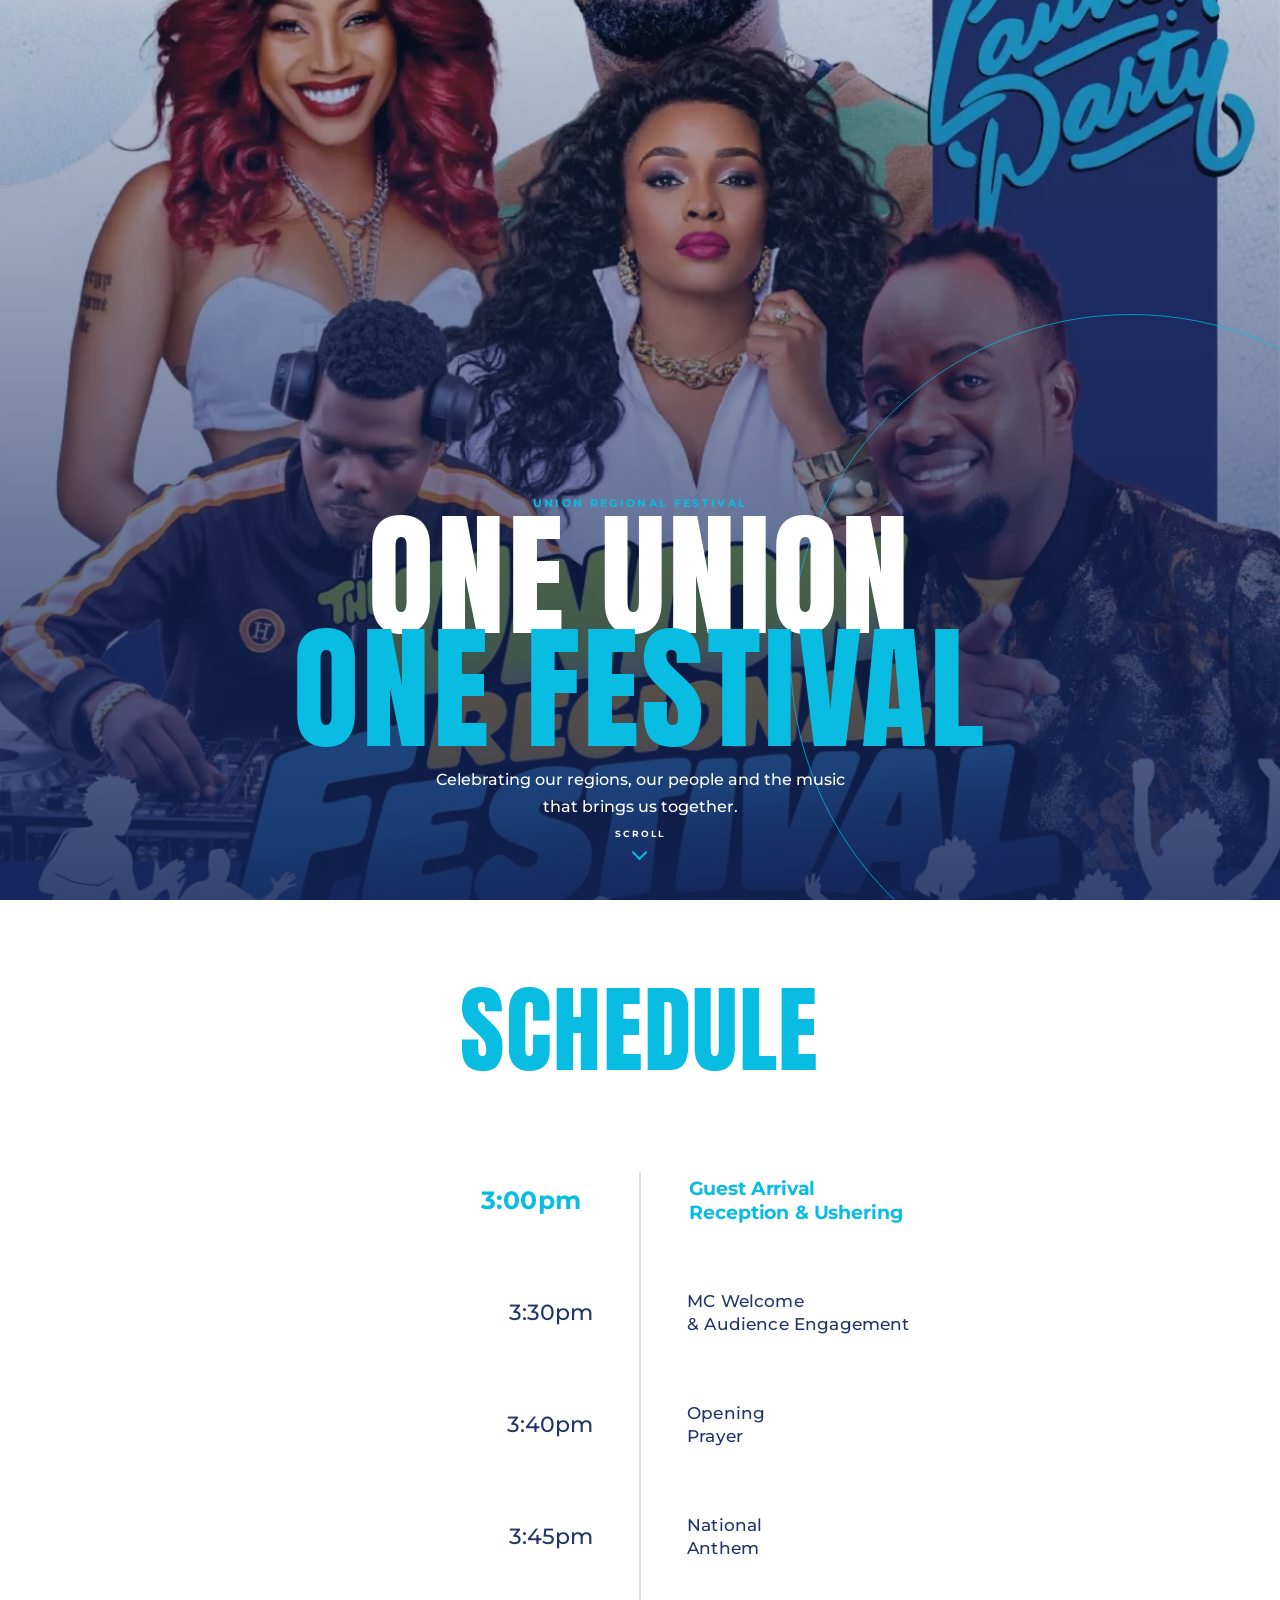
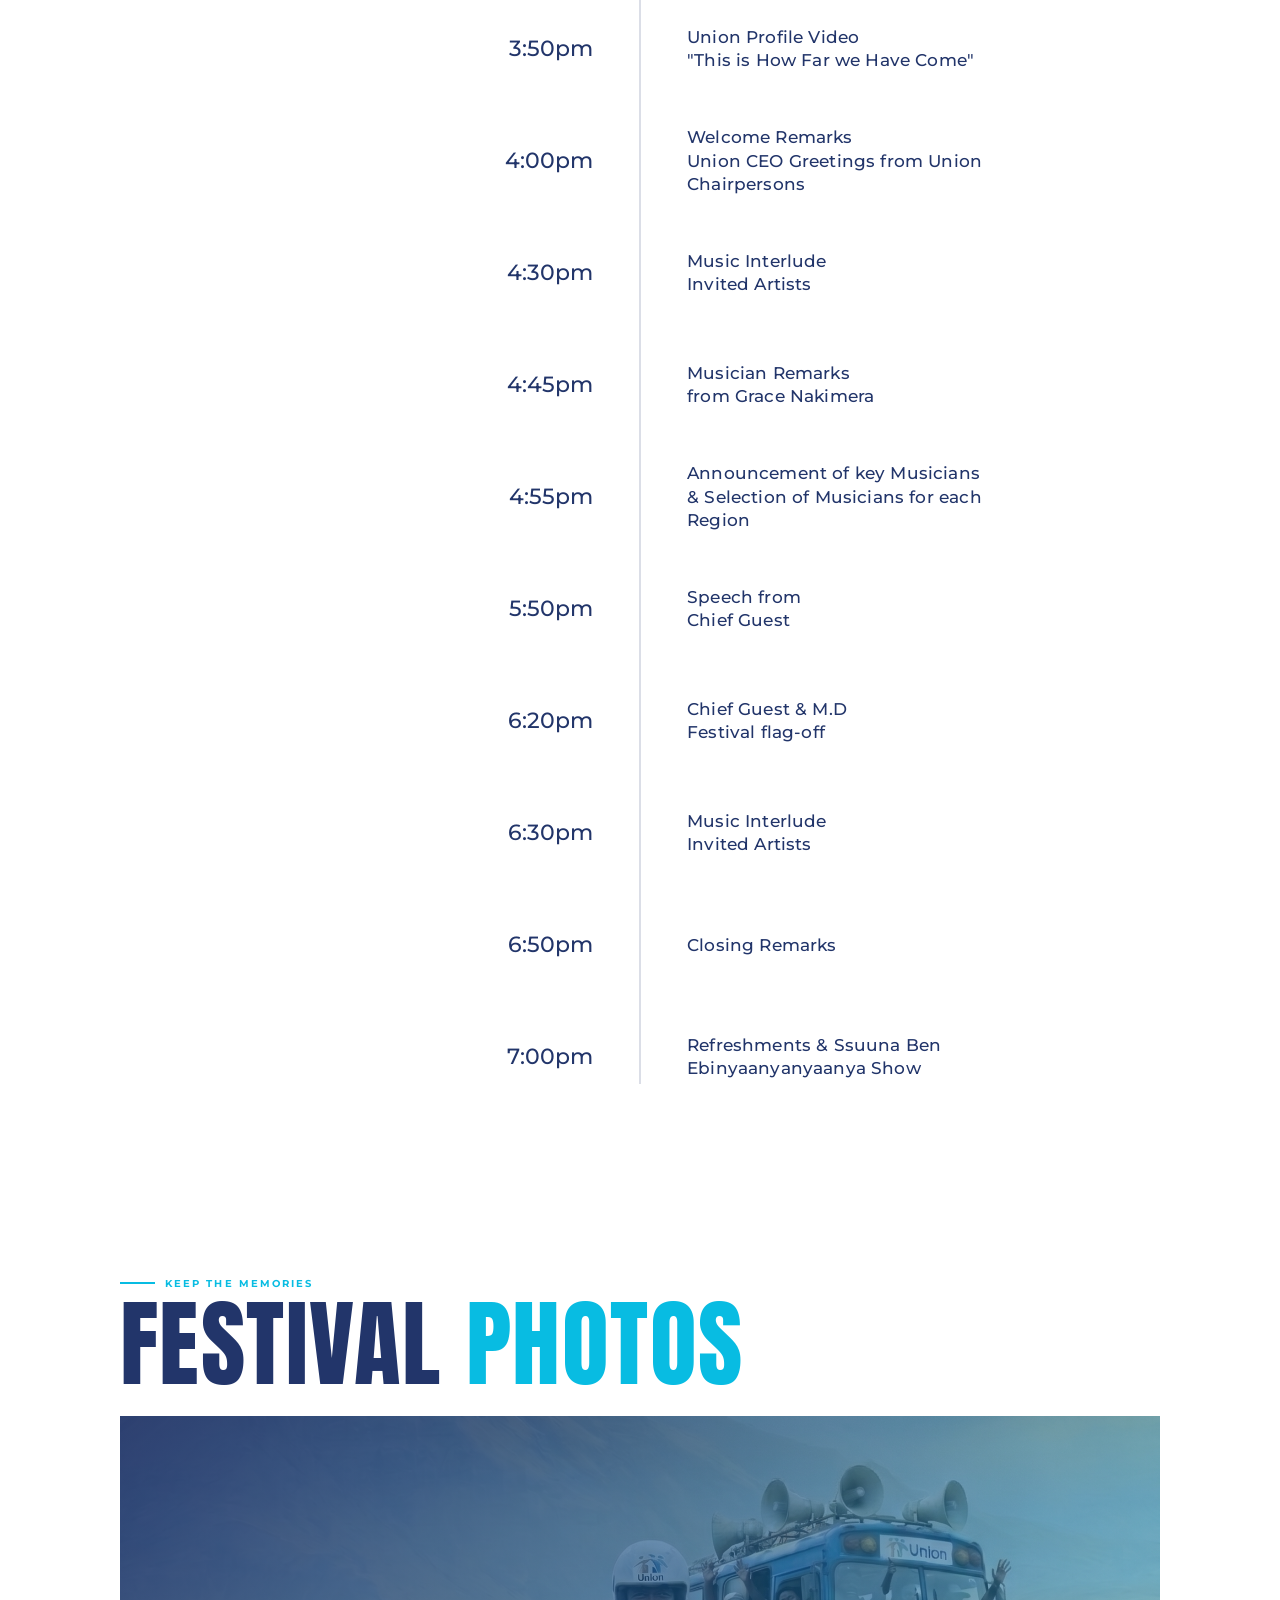
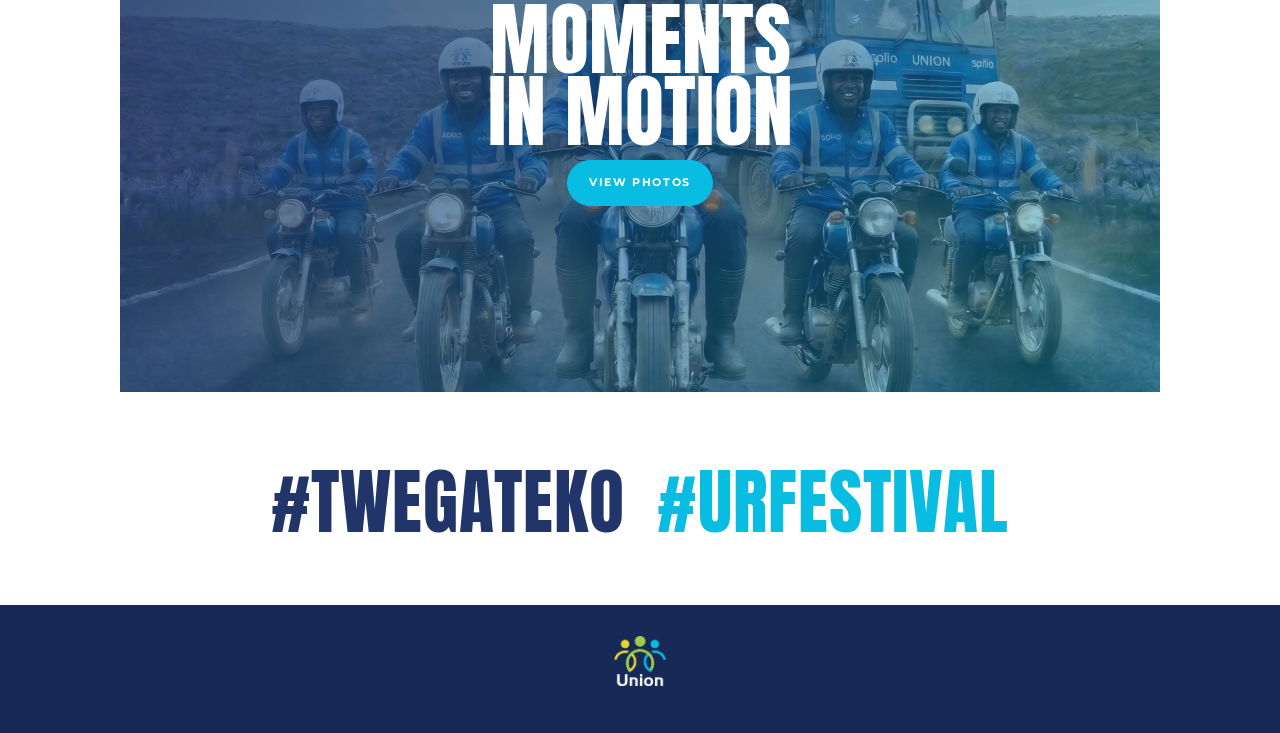
==== Invitations/index.html @ fbbc7744 "fix: update festival description and enhance meta tags for SEO" ====
<!doctype html>
<html lang="en">
<head>
  <meta charset="utf-8">
  <meta name="viewport" content="width=device-width, initial-scale=1">
  <meta name="theme-color" content="#22356A">
  <meta name="description" content="Celebrate Uganda's regions at the Union Regional Festival, an evening of live music, DJs and performances bringing people together.">
  <title>Union | Regional Festival</title>
  <link rel="icon" type="image/png" href="./regional%20festival%20logo.png">
  <link rel="apple-touch-icon" href="./regional%20festival%20logo.png">
  <link rel="canonical" href="https://www.kaizensuppliesltd.com/Invitations/">
  <meta property="og:type" content="website">
  <meta property="og:site_name" content="Union Regional Festival">
  <meta property="og:title" content="Union Regional Festival | One Union, One Festival">
  <meta property="og:description" content="Celebrate Uganda's regions at the Union Regional Festival, an evening of live music, DJs and performances bringing people together.">
  <meta property="og:url" content="https://www.kaizensuppliesltd.com/Invitations/">
  <meta property="og:image" content="https://www.kaizensuppliesltd.com/Invitations/union-festival-hero.webp">
  <meta property="og:image:alt" content="Union Regional Festival poster featuring musicians and live performances">
  <meta name="twitter:card" content="summary_large_image">
  <meta name="twitter:title" content="Union Regional Festival | One Union, One Festival">
  <meta name="twitter:description" content="Celebrate Uganda's regions at the Union Regional Festival, an evening of live music, DJs and performances bringing people together.">
  <meta name="twitter:image" content="https://www.kaizensuppliesltd.com/Invitations/union-festival-hero.webp">
  <link rel="preconnect" href="https://fonts.googleapis.com">
  <link rel="preconnect" href="https://fonts.gstatic.com" crossorigin>
  <link href="https://fonts.googleapis.com/css2?family=Anton&family=Montserrat:wght@400;500;600;700&display=swap" rel="stylesheet">
  <style>
    :root { --navy:#22356A; --cyan:#08BCE2; --white:#fff; --ink:#14234e; --soft:#edf8fc; --ease:cubic-bezier(.22,.8,.24,1); }
    * { box-sizing:border-box; }
    html { scroll-behavior:smooth; background:var(--navy); }
    body { margin:0; overflow-x:hidden; color:var(--navy); font-family:Montserrat,Arial,sans-serif; background:var(--white); }
    a { font:inherit; touch-action:manipulation; }
    .hero { position:relative; display:grid; min-height:100svh; place-items:end center; padding:80px clamp(20px,6vw,80px) max(42px,env(safe-area-inset-bottom)); overflow:hidden; color:var(--white); background:var(--navy); isolation:isolate; }
    .hero::before { position:absolute; z-index:-2; inset:0; background:linear-gradient(180deg,rgba(18,37,92,.26),rgba(18,37,92,.86)),url('./union-festival-hero.webp') center/cover no-repeat; content:""; animation:hero-enter 1.1s var(--ease) both; }
    .hero::after { position:absolute; z-index:-1; inset:auto -15% -6rem auto; width:min(78vw,680px); aspect-ratio:1; border:1px solid rgba(8,188,226,.75); border-radius:50%; content:""; }
    @keyframes hero-enter { from { transform:scale(1.05); opacity:.2; } to { transform:scale(1); opacity:1; } }
    .hero-content { width:min(100%,1100px); text-align:center; animation:rise .75s .18s var(--ease) both; }
    @keyframes rise { from { opacity:0; transform:translateY(24px); } to { opacity:1; transform:none; } }
    .eyebrow { margin:24px 0 10px; color:var(--cyan); font-size:.66rem; font-weight:700; letter-spacing:.22em; text-transform:uppercase; }
    h1,h2,h3,p { margin-top:0; }
    .hero h1 { max-width:700px; margin:0 auto; font:400 clamp(3.25rem,15vw,8.5rem)/.83 Anton,sans-serif; letter-spacing:.02em; text-transform:uppercase; }
    .hero h1 em { display:block; color:var(--cyan); font-style:normal; }
    .hero-copy { max-width:440px; margin:20px auto 0; font-size:clamp(.77rem,2.5vw,1rem); font-weight:500; line-height:1.7; }
    .scroll-cue { display:inline-grid; justify-items:center; gap:8px; margin-top:30px; color:var(--white); font-size:.58rem; font-weight:700; letter-spacing:.2em; text-decoration:none; text-transform:uppercase; }
    .scroll-cue::after { width:9px; height:9px; border-right:2px solid var(--cyan); border-bottom:2px solid var(--cyan); content:""; transform:rotate(45deg); animation:bob 1.5s ease-in-out infinite; }
    @keyframes bob { 50% { transform:translateY(5px) rotate(45deg); } }
    .page { min-height:100svh; display:grid; align-items:center; padding:100px clamp(20px,6vw,92px) 68px; }
    .page-inner { width:min(100%,1040px); margin:auto; }
    .section-kicker { display:flex; align-items:center; gap:10px; margin-bottom:12px; color:var(--cyan); font-size:.65rem; font-weight:700; letter-spacing:.2em; text-transform:uppercase; }
    .section-kicker::before { width:35px; height:2px; background:currentColor; content:""; }
    .section-title { max-width:800px; margin-bottom:30px; color:var(--navy); font:400 clamp(2.65rem,10vw,6rem)/.88 Anton,sans-serif; letter-spacing:.015em; text-transform:uppercase; }
    .section-title span { color:var(--cyan); }
    .intro { max-width:560px; margin-bottom:36px; font-size:clamp(.82rem,2vw,1rem); line-height:1.8; }
    .sr-only { position:absolute; width:1px; height:1px; padding:0; margin:-1px; overflow:hidden; clip:rect(0,0,0,0); white-space:nowrap; border:0; }
    .festival-tags-section { padding:0 20px 68px; background:var(--white); text-align:center; }
    .festival-tags { display:flex; flex-wrap:wrap; align-items:center; justify-content:center; gap:clamp(14px,5vw,32px); margin:0; padding:0 12px; font:400 clamp(2rem,7.5vw,4.5rem)/.95 Anton,sans-serif; letter-spacing:.015em; text-transform:uppercase; }
    .festival-tags-primary { color:var(--navy); }
    .festival-tags-secondary { color:var(--cyan); }
    .schedule { min-height:auto; padding-top:clamp(58px,8vw,88px); padding-bottom:clamp(34px,5vw,56px); background:var(--white); }
    .schedule .section-title { margin:0 auto clamp(42px,8vw,72px); color:var(--cyan); font:400 clamp(2.65rem,10vw,6rem)/.88 Anton,sans-serif; letter-spacing:.015em; text-align:center; text-transform:uppercase; }
    .schedule-list { position:relative; display:grid; gap:0; max-width:760px; margin:auto; }
    .schedule-list::before { position:absolute; top:28px; bottom:28px; left:50%; width:1px; background:rgba(34,53,106,.32); content:""; transform:translateX(-50%); }
    .schedule-item { position:relative; z-index:1; display:grid; grid-template-columns:minmax(0,1fr) 54px minmax(0,1fr); align-items:center; min-height:112px; }
    .schedule-time { grid-column:1; padding-right:20px; color:var(--navy); font-size:clamp(1rem,3.4vw,1.35rem); font-weight:500; line-height:1.15; text-align:right; transition:color .28s var(--ease),transform .28s var(--ease); }
    .schedule-item.is-active .schedule-time { color:var(--cyan); font-weight:700; transform:translateX(-8px) scale(1.16); transform-origin:right center; }
    .schedule-item h3 { grid-column:3; margin:0; padding-left:20px; color:var(--navy); font-size:clamp(.88rem,2.5vw,1.08rem); font-weight:500; letter-spacing:.01em; line-height:1.35; text-transform:none; transition:color .28s var(--ease),transform .28s var(--ease); }
    .schedule-item.is-active h3 { color:var(--cyan); font-weight:700; transform:scale(1.08); transform-origin:left center; }
    .photos { background:var(--white); }
    .photo-shell { position:relative; min-height:min(64svh,620px); display:grid; place-items:center; padding:30px; overflow:hidden; background:var(--navy); color:var(--white); text-align:center; }
    .photo-shell::before { position:absolute; inset:0; background:linear-gradient(130deg,rgba(34,53,106,.88),rgba(8,188,226,.36)),url('./unionboda.jpg') center/cover; content:""; }
    .photo-shell > div { position:relative; z-index:1; }
    .photo-shell h3 { margin-bottom:13px; font:400 clamp(2.5rem,9vw,5rem)/.9 Anton,sans-serif; text-transform:uppercase; }
    .photo-shell p { max-width:430px; margin-bottom:24px; font-size:.82rem; line-height:1.7; }
    .button { display:inline-block; min-height:46px; padding:15px 21px; border:1px solid var(--cyan); border-radius:999px; color:var(--white); background:var(--cyan); font-size:.66rem; font-weight:700; letter-spacing:.15em; text-decoration:none; text-transform:uppercase; transition:color .25s,background .25s,transform .25s; }
    .button:hover,.button:focus-visible { color:var(--cyan); background:var(--white); transform:translateY(-2px); }
    .footer { padding:30px 20px max(30px,env(safe-area-inset-bottom)); color:var(--white); background:#172956; text-align:center; }
    .footer img { width:52px; height:52px; margin-bottom:12px; object-fit:contain; }
    .footer p { margin:0; font-size:.58rem; font-weight:600; letter-spacing:.14em; text-transform:uppercase; }
    :focus-visible { outline:3px solid var(--cyan); outline-offset:4px; }
    @media (min-width:700px) {
      /* Keep the scroll cue in its original lower-centre position. */
      .hero { place-items:end center; padding:80px 7vw max(42px,env(safe-area-inset-bottom)); }
      .hero-content { display:flex; flex-direction:column; align-items:center; text-align:center; }
      .hero h1,.hero-copy { margin-left:auto; margin-right:auto; }
      .scroll-cue { margin:8px auto 0; }
    }
    @media (prefers-reduced-motion:reduce) { *,*::before,*::after { scroll-behavior:auto!important; animation-duration:.01ms!important; transition-duration:.01ms!important; } }
  </style>
</head>
<body>
  <main>
    <section class="hero" id="home">
      <div class="hero-content">
        <p class="eyebrow">Union Regional Festival</p>
        <h1>One Union <em>One Festival</em></h1>
        <p class="hero-copy">Celebrating our regions, our people and the music that brings us together.</p>
        <a class="scroll-cue" href="#schedule">Scroll</a>
      </div>
    </section>
    <section class="page schedule" id="schedule" aria-labelledby="scheduleTitle">
      <div class="page-inner">
        <h2 class="section-title" id="scheduleTitle">Schedule</h2>
        <div class="schedule-list">
          <article class="schedule-item"><time class="schedule-time">3:00pm</time><h3>Guest Arrival<br>Reception & Ushering</h3></article>
          <article class="schedule-item"><time class="schedule-time">3:30pm</time><h3>MC Welcome<br>& Audience Engagement</h3></article>
          <article class="schedule-item"><time class="schedule-time">3:40pm</time><h3>Opening<br>Prayer</h3></article>
          <article class="schedule-item"><time class="schedule-time">3:45pm</time><h3>National<br>Anthem</h3></article>
          <article class="schedule-item"><time class="schedule-time">3:50pm</time><h3>Union Profile Video<br>"This is How Far we Have Come"</h3></article>
          <article class="schedule-item"><time class="schedule-time">4:00pm</time><h3>Welcome Remarks<br>Union CEO Greetings from Union Chairpersons</h3></article>
          <article class="schedule-item"><time class="schedule-time">4:30pm</time><h3>Music Interlude<br>Invited Artists</h3></article>
          <article class="schedule-item"><time class="schedule-time">4:45pm</time><h3>Musician Remarks<br>from Grace Nakimera</h3></article>
          <article class="schedule-item"><time class="schedule-time">4:55pm</time><h3>Announcement of key Musicians<br>& Selection of Musicians for each Region</h3></article>
          <article class="schedule-item"><time class="schedule-time">5:50pm</time><h3>Speech from <br>Chief Guest</h3></article>
          <article class="schedule-item"><time class="schedule-time">6:20pm</time><h3>Chief Guest & M.D<br> Festival flag-off</h3></article>
          <article class="schedule-item"><time class="schedule-time">6:30pm</time><h3>Music Interlude<br>Invited Artists</h3></article>
           <article class="schedule-item"><time class="schedule-time">6:50pm</time><h3>Closing Remarks</h3></article>
          <article class="schedule-item"><time class="schedule-time">7:00pm</time><h3>Refreshments & Ssuuna Ben<br>Ebinyaanyanyaanya Show</h3></article>
        </div>
      </div>
    </section>
    <section class="page photos" id="photos" aria-labelledby="photosTitle">
      <div class="page-inner">
        <p class="section-kicker">Keep the memories</p>
        <h2 class="section-title" id="photosTitle">Festival <span>photos</span></h2>
        <div class="photo-shell"><div><h3>Moments<br>in motion</h3>
          <a class="button" href="https://drive.google.com/drive/folders/1r0lBHB5t6grol3BiIU1wCbMouaXEBq83?usp=sharing" target="_blank" rel="noopener noreferrer">View Photos</a></div></div>
      </div>
    </section>
    <section class="festival-tags-section" aria-label="Festival hashtags">
      <p class="festival-tags"><span class="festival-tags-primary">#Twegateko</span><span class="festival-tags-secondary">#URFestival</span></p>
    </section>
  </main>
  <footer class="footer"><img src="./Union_logo_reversed.png" alt="Union logo"></footer>
  <script>
    const scheduleList=document.querySelector('.schedule-list');
    let scheduleFrame;
    const updateScheduleMarker=()=>{
      scheduleFrame=undefined;
      const items=[...scheduleList.querySelectorAll('.schedule-item')];
      const first=items[0],last=items.at(-1),listRect=scheduleList.getBoundingClientRect();
      const progress=Math.min(1,Math.max(0,(innerHeight*.7-listRect.top)/scheduleList.offsetHeight));
      const activeIndex=Math.round(progress*(items.length-1));
      items.forEach((item,index)=>item.classList.toggle('is-active',index===activeIndex));
    };
    const requestScheduleMarker=()=>{if(!scheduleFrame)scheduleFrame=requestAnimationFrame(updateScheduleMarker);};
    requestScheduleMarker();
    addEventListener('scroll',requestScheduleMarker,{passive:true});
    addEventListener('resize',requestScheduleMarker);
  </script>
</body>
</html>
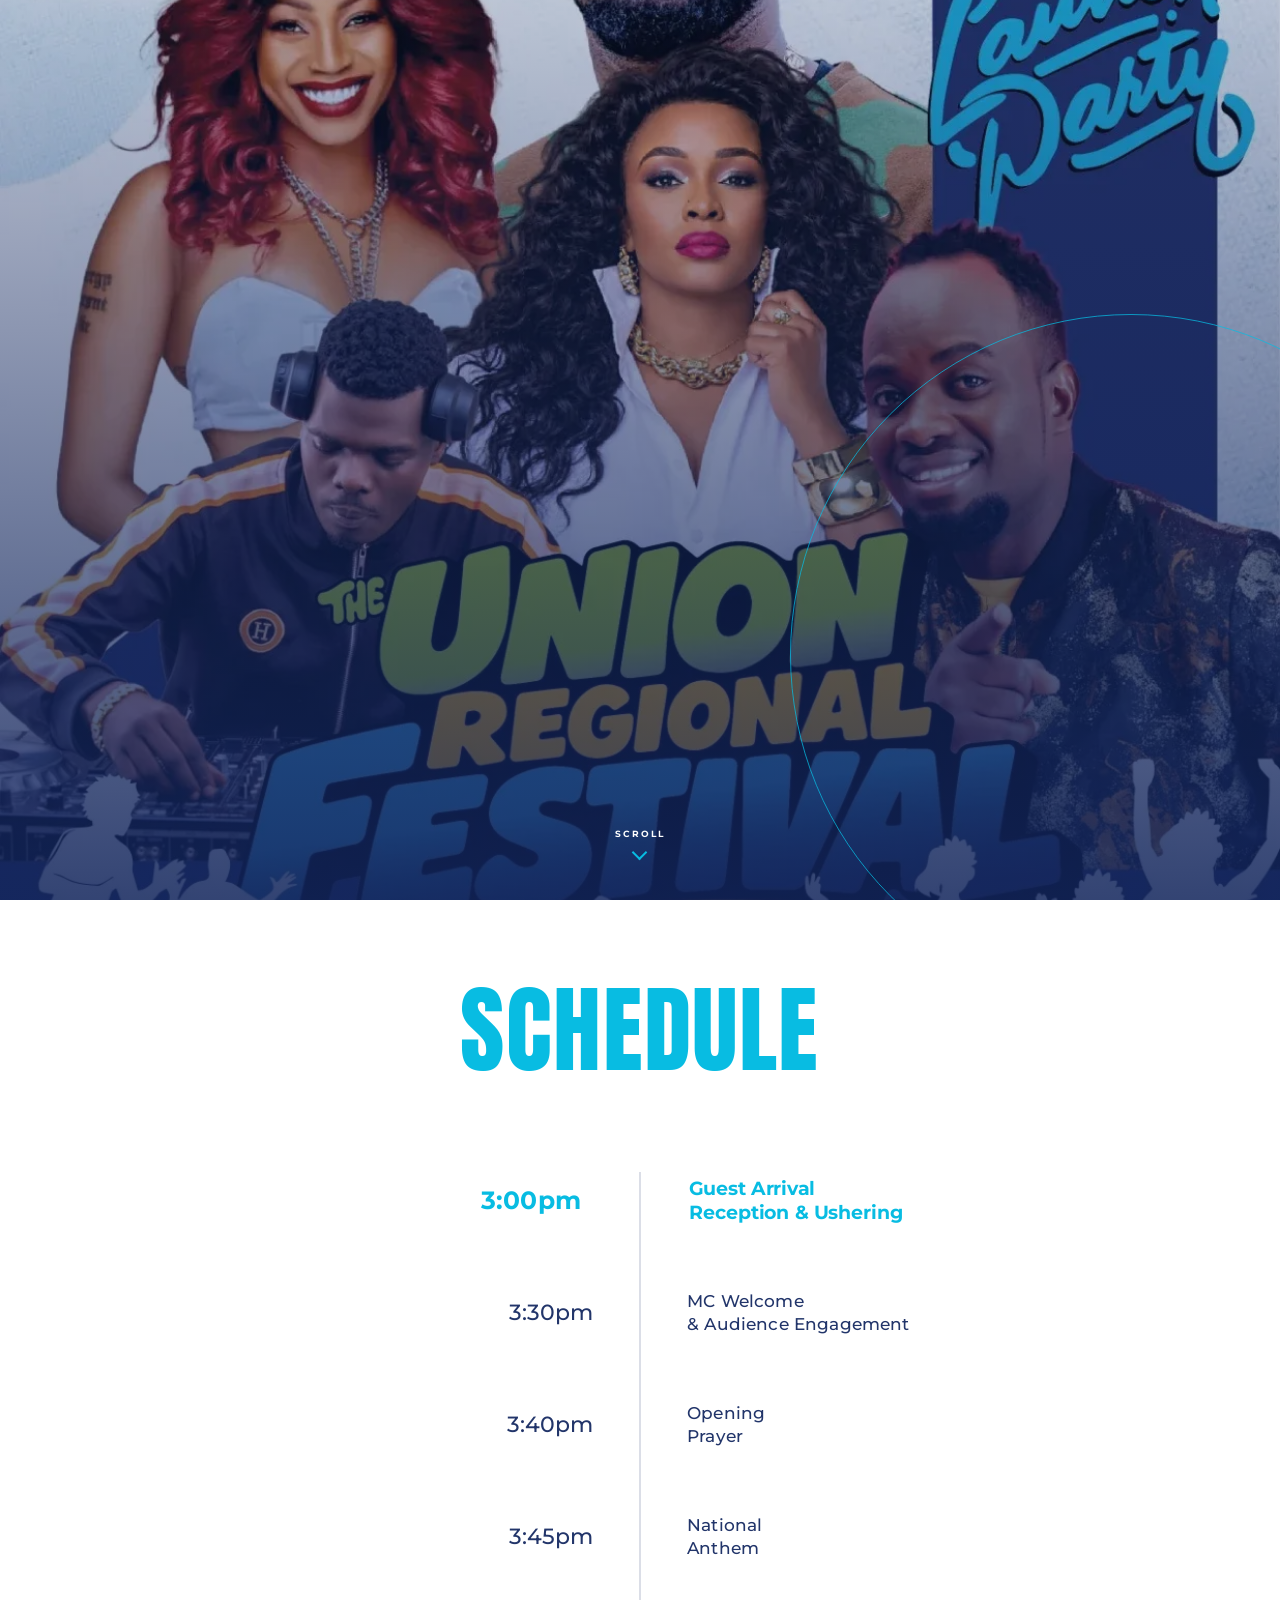
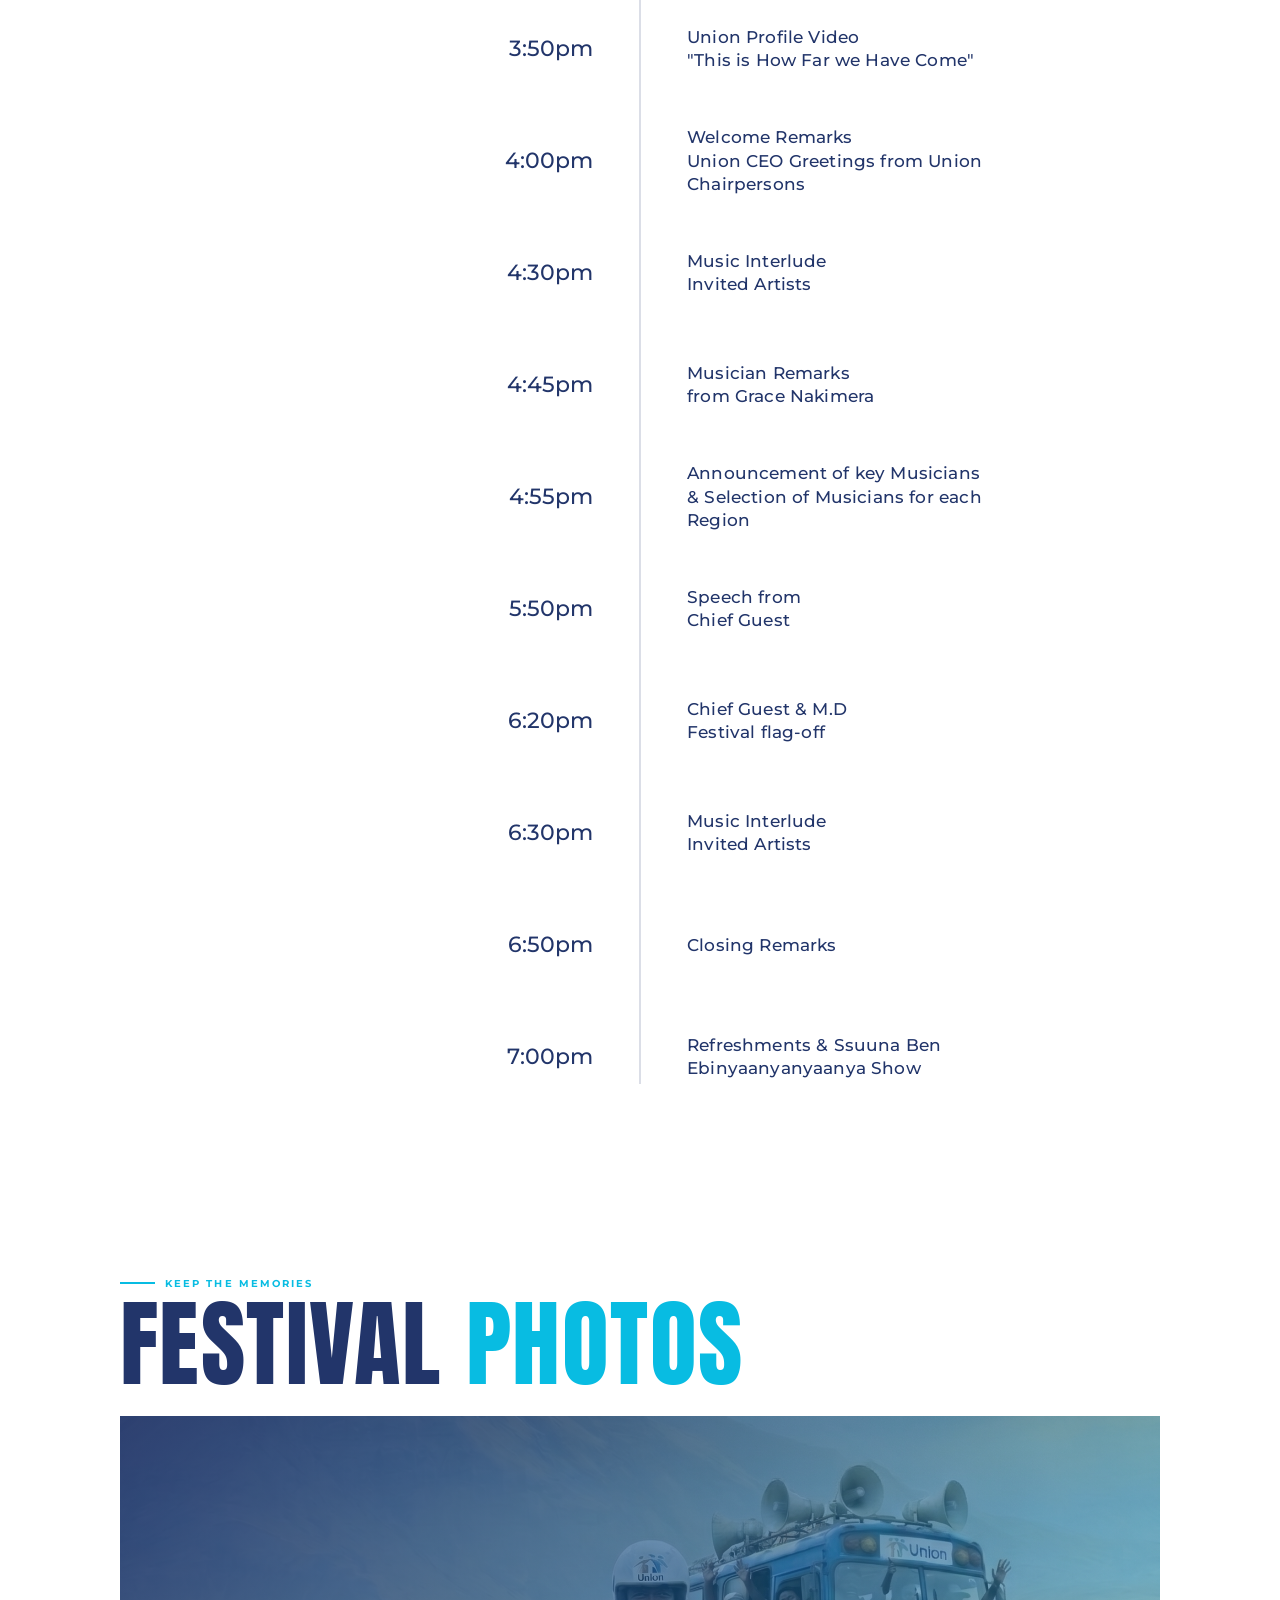
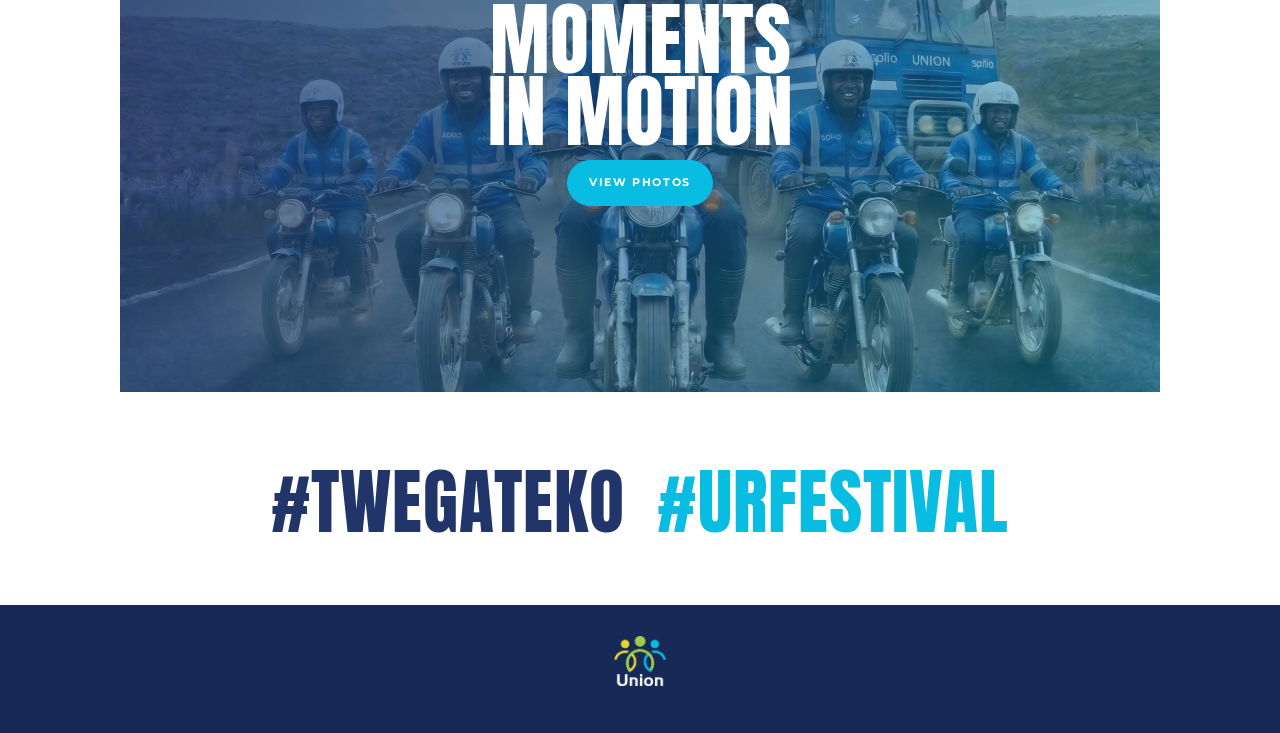
==== commit 9740f44c: "fix: remove redundant hero section text from festival invitation page" ====
--- a/Invitations/index.html
+++ b/Invitations/index.html
@@ -90,9 +90,6 @@
   <main>
     <section class="hero" id="home">
       <div class="hero-content">
-        <p class="eyebrow">Union Regional Festival</p>
-        <h1>One Union <em>One Festival</em></h1>
-        <p class="hero-copy">Celebrating our regions, our people and the music that brings us together.</p>
         <a class="scroll-cue" href="#schedule">Scroll</a>
       </div>
     </section>
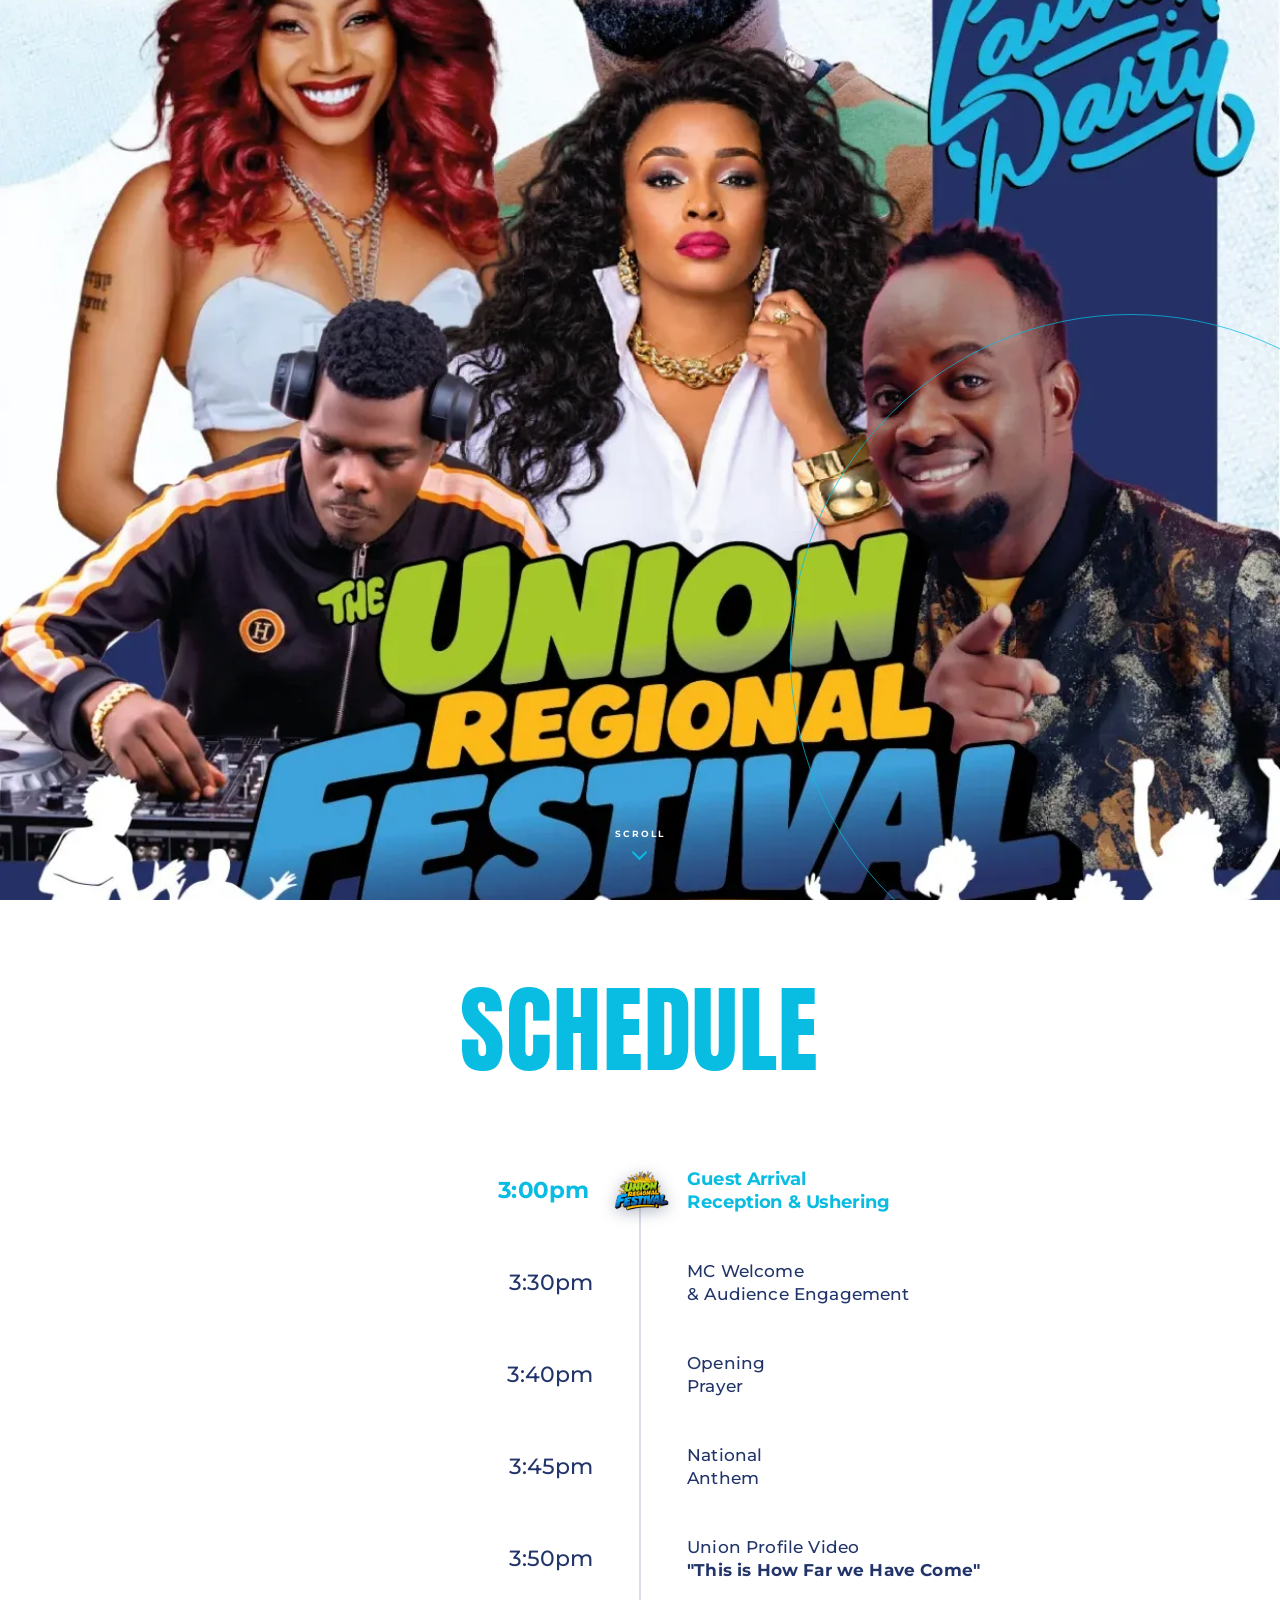
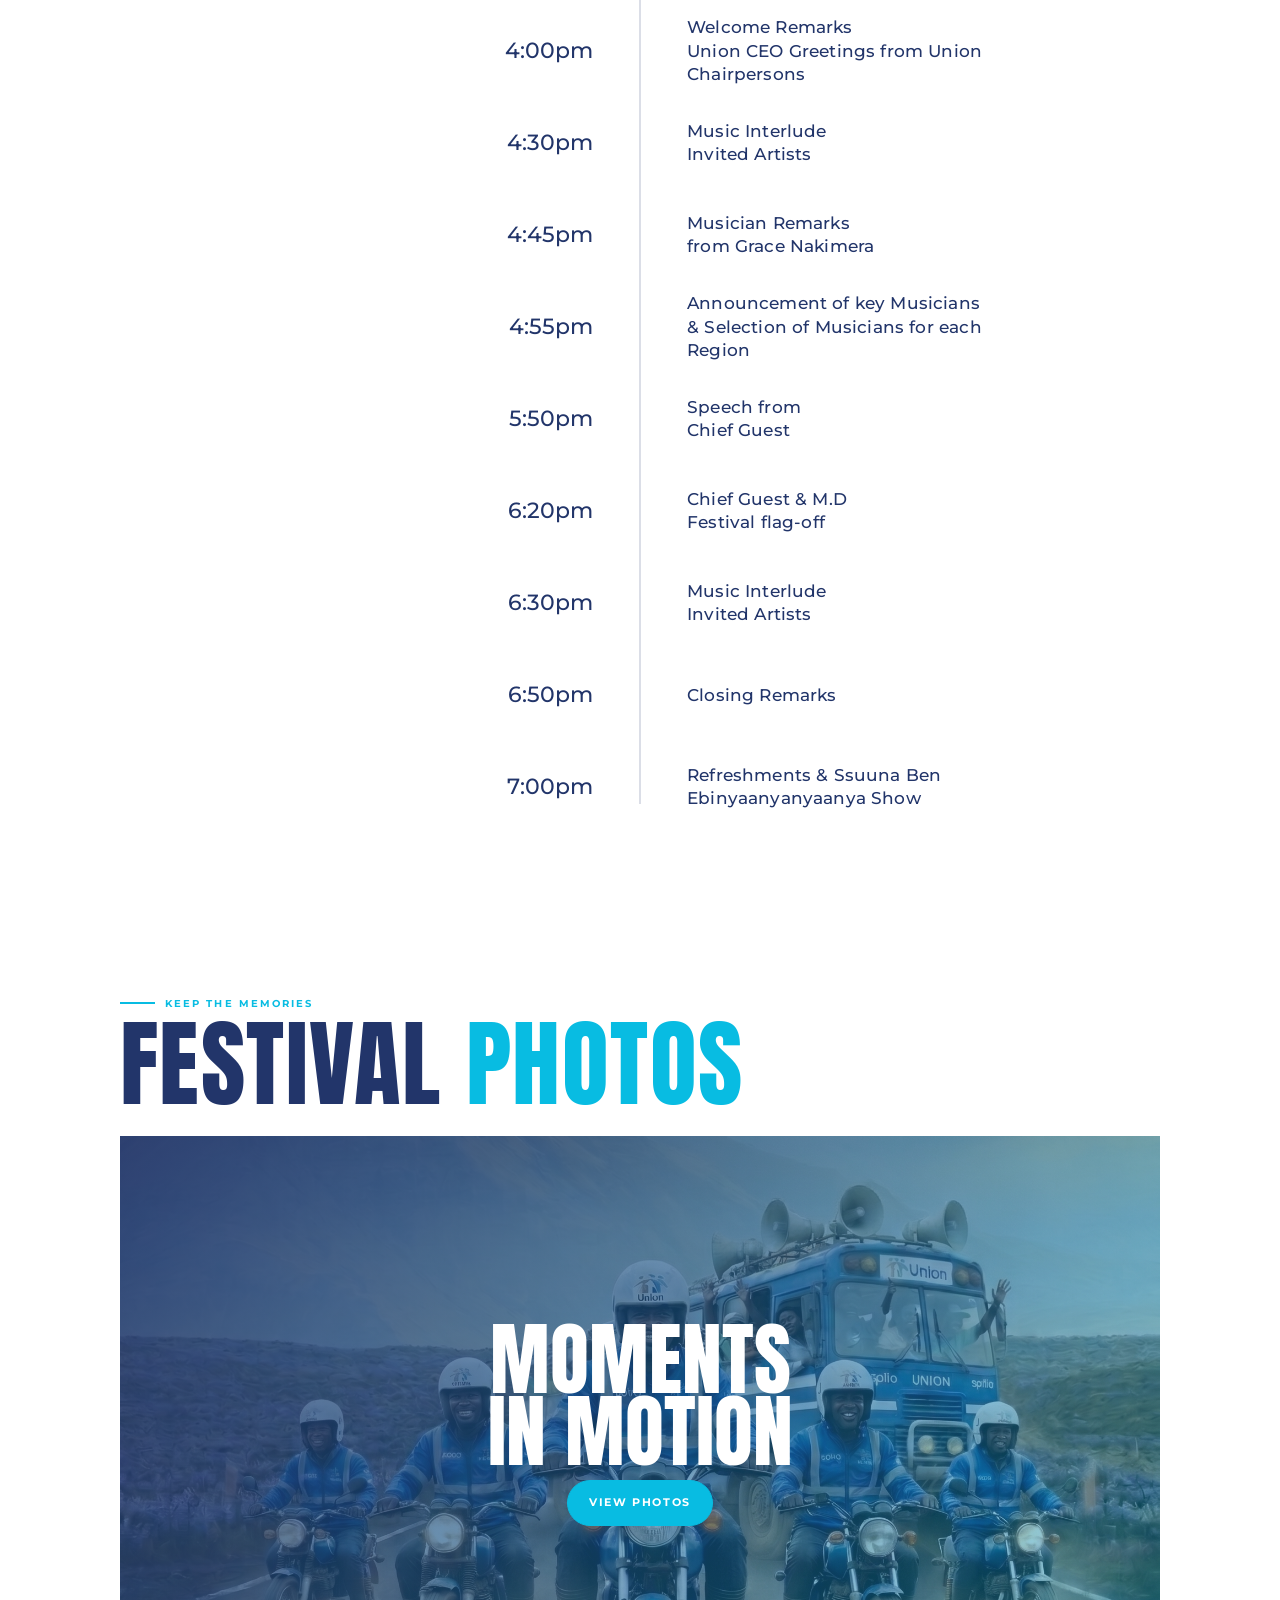
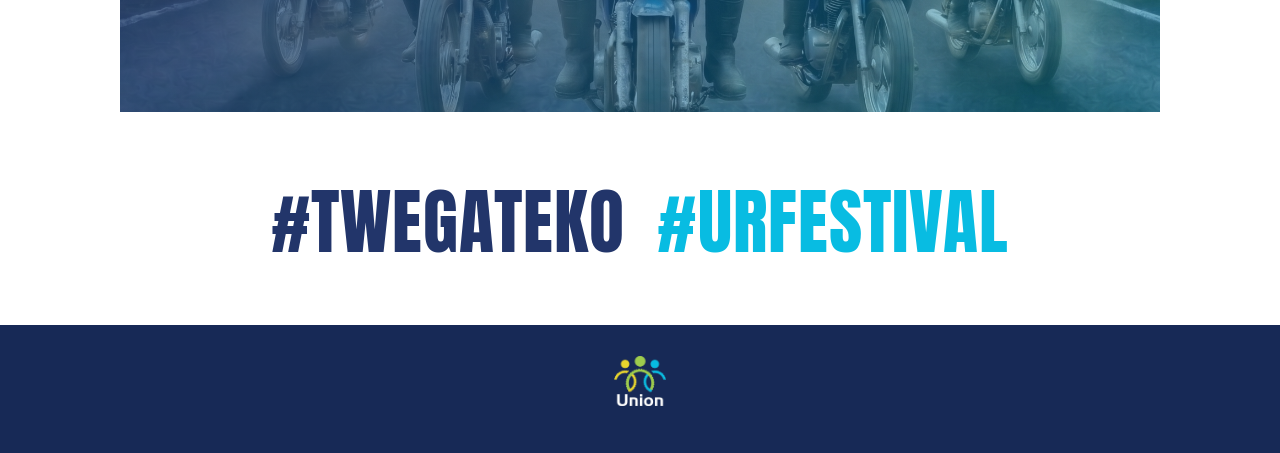
==== commit fb243d28: "fix: enhance schedule interaction with logo button and responsive styles" ====
--- a/Invitations/index.html
+++ b/Invitations/index.html
@@ -30,7 +30,7 @@
     body { margin:0; overflow-x:hidden; color:var(--navy); font-family:Montserrat,Arial,sans-serif; background:var(--white); }
     a { font:inherit; touch-action:manipulation; }
     .hero { position:relative; display:grid; min-height:100svh; place-items:end center; padding:80px clamp(20px,6vw,80px) max(42px,env(safe-area-inset-bottom)); overflow:hidden; color:var(--white); background:var(--navy); isolation:isolate; }
-    .hero::before { position:absolute; z-index:-2; inset:0; background:linear-gradient(180deg,rgba(18,37,92,.26),rgba(18,37,92,.86)),url('./union-festival-hero.webp') center/cover no-repeat; content:""; animation:hero-enter 1.1s var(--ease) both; }
+    .hero::before { position:absolute; z-index:-2; inset:0; background:url('./union-festival-hero.webp') center/cover no-repeat; content:""; animation:hero-enter 1.1s var(--ease) both; }
     .hero::after { position:absolute; z-index:-1; inset:auto -15% -6rem auto; width:min(78vw,680px); aspect-ratio:1; border:1px solid rgba(8,188,226,.75); border-radius:50%; content:""; }
     @keyframes hero-enter { from { transform:scale(1.05); opacity:.2; } to { transform:scale(1); opacity:1; } }
     .hero-content { width:min(100%,1100px); text-align:center; animation:rise .75s .18s var(--ease) both; }
@@ -59,11 +59,11 @@
     .schedule .section-title { margin:0 auto clamp(42px,8vw,72px); color:var(--cyan); font:400 clamp(2.65rem,10vw,6rem)/.88 Anton,sans-serif; letter-spacing:.015em; text-align:center; text-transform:uppercase; }
     .schedule-list { position:relative; display:grid; gap:0; max-width:760px; margin:auto; }
     .schedule-list::before { position:absolute; top:28px; bottom:28px; left:50%; width:1px; background:rgba(34,53,106,.32); content:""; transform:translateX(-50%); }
-    .schedule-item { position:relative; z-index:1; display:grid; grid-template-columns:minmax(0,1fr) 54px minmax(0,1fr); align-items:center; min-height:112px; }
+    .schedule-item { position:relative; z-index:1; display:grid; grid-template-columns:minmax(0,1fr) 54px minmax(0,1fr); align-items:center; min-height:92px; }
     .schedule-time { grid-column:1; padding-right:20px; color:var(--navy); font-size:clamp(1rem,3.4vw,1.35rem); font-weight:500; line-height:1.15; text-align:right; transition:color .28s var(--ease),transform .28s var(--ease); }
-    .schedule-item.is-active .schedule-time { color:var(--cyan); font-weight:700; transform:translateX(-8px) scale(1.16); transform-origin:right center; }
+    .schedule-item.is-active .schedule-time { color:var(--cyan); font-weight:700; transform:translateX(-3px) scale(1.05); transform-origin:right center; }
     .schedule-item h3 { grid-column:3; margin:0; padding-left:20px; color:var(--navy); font-size:clamp(.88rem,2.5vw,1.08rem); font-weight:500; letter-spacing:.01em; line-height:1.35; text-transform:none; transition:color .28s var(--ease),transform .28s var(--ease); }
-    .schedule-item.is-active h3 { color:var(--cyan); font-weight:700; transform:scale(1.08); transform-origin:left center; }
+    .schedule-item.is-active h3 { color:var(--cyan); font-weight:700; transform:scale(1.02); transform-origin:left center; }
     .photos { background:var(--white); }
     .photo-shell { position:relative; min-height:min(64svh,620px); display:grid; place-items:center; padding:30px; overflow:hidden; background:var(--navy); color:var(--white); text-align:center; }
     .photo-shell::before { position:absolute; inset:0; background:linear-gradient(130deg,rgba(34,53,106,.88),rgba(8,188,226,.36)),url('./unionboda.jpg') center/cover; content:""; }
@@ -76,6 +76,35 @@
     .footer img { width:52px; height:52px; margin-bottom:12px; object-fit:contain; }
     .footer p { margin:0; font-size:.58rem; font-weight:600; letter-spacing:.14em; text-transform:uppercase; }
     :focus-visible { outline:3px solid var(--cyan); outline-offset:4px; }
+    .schedule-logo-button { position:absolute; z-index:2; top:28px; left:50%; display:grid; width:76px; height:48px; place-items:center; padding:0; border:0; border-radius:0; background:transparent; filter:drop-shadow(0 3px 8px rgba(20,35,78,.35)); cursor:pointer; transform:translate(-50%,-50%); transition:top .55s var(--ease),filter .2s,opacity .2s; }
+    .schedule-logo-button:hover,.schedule-logo-button:focus-visible { filter:drop-shadow(0 5px 11px rgba(20,35,78,.5)); }
+    .schedule-logo-button:disabled { cursor:default; opacity:.72; }
+    .schedule-logo-button img { display:block; width:100%; height:100%; object-fit:contain; }
+    @media (max-width:699px) {
+      .hero { min-height:100vh; min-height:100svh; padding:clamp(24px,7vh,56px) 20px max(32px,env(safe-area-inset-bottom)); }
+      .page { min-height:auto; padding:68px 20px 44px; }
+      .schedule { padding-top:50px; padding-bottom:32px; }
+      .schedule .section-title { margin-bottom:32px; font-size:clamp(2.4rem,11vw,3.4rem); }
+      .schedule-list::before { left:38px; }
+      .schedule-item { grid-template-columns:minmax(0,1fr); min-height:0; gap:4px; align-items:start; padding:13px 0 13px 82px; }
+      .schedule-time { grid-column:1; padding:0; font-size:1rem; text-align:left; }
+      .schedule-item.is-active .schedule-time { transform:none; }
+      .schedule-item h3 { grid-column:1; padding:0; font-size:.92rem; line-height:1.45; }
+      .schedule-item.is-active h3 { transform:none; }
+      .schedule-logo-button { left:38px; width:68px; height:44px; }
+      .photos.page { min-height:auto; padding:56px 20px 40px; }
+      .photo-shell { min-height:min(56svh,440px); padding:24px 18px; }
+      .photo-shell h3 { font-size:clamp(2.25rem,10vw,3.2rem); }
+      .button { min-height:48px; padding:15px 22px; font-size:.72rem; }
+      .festival-tags-section { padding:0 18px 36px; }
+      .festival-tags { gap:12px 18px; padding:0; font-size:clamp(2rem,9vw,3rem); }
+      .footer { padding:24px 20px max(24px,env(safe-area-inset-bottom)); }
+    }
+    @media (max-width:360px) {
+      .schedule-list::before { left:32px; }
+      .schedule-item { padding-left:74px; }
+      .schedule-logo-button { left:32px; width:62px; height:40px; }
+    }
     @media (min-width:700px) {
       /* Keep the scroll cue in its original lower-centre position. */
       .hero { place-items:end center; padding:80px 7vw max(42px,env(safe-area-inset-bottom)); }
@@ -101,7 +130,7 @@
           <article class="schedule-item"><time class="schedule-time">3:30pm</time><h3>MC Welcome<br>& Audience Engagement</h3></article>
           <article class="schedule-item"><time class="schedule-time">3:40pm</time><h3>Opening<br>Prayer</h3></article>
           <article class="schedule-item"><time class="schedule-time">3:45pm</time><h3>National<br>Anthem</h3></article>
-          <article class="schedule-item"><time class="schedule-time">3:50pm</time><h3>Union Profile Video<br>"This is How Far we Have Come"</h3></article>
+          <article class="schedule-item"><time class="schedule-time">3:50pm</time><h3>Union Profile Video<br><b>"This is How Far we Have Come"</b></h3></article>
           <article class="schedule-item"><time class="schedule-time">4:00pm</time><h3>Welcome Remarks<br>Union CEO Greetings from Union Chairpersons</h3></article>
           <article class="schedule-item"><time class="schedule-time">4:30pm</time><h3>Music Interlude<br>Invited Artists</h3></article>
           <article class="schedule-item"><time class="schedule-time">4:45pm</time><h3>Musician Remarks<br>from Grace Nakimera</h3></article>
@@ -111,6 +140,7 @@
           <article class="schedule-item"><time class="schedule-time">6:30pm</time><h3>Music Interlude<br>Invited Artists</h3></article>
            <article class="schedule-item"><time class="schedule-time">6:50pm</time><h3>Closing Remarks</h3></article>
           <article class="schedule-item"><time class="schedule-time">7:00pm</time><h3>Refreshments & Ssuuna Ben<br>Ebinyaanyanyaanya Show</h3></article>
+          <button class="schedule-logo-button" type="button" aria-label="Scroll to the next schedule item"><img src="./regional%20festival%20logo.png" alt=""></button>
         </div>
       </div>
     </section>
@@ -129,16 +159,24 @@
   <footer class="footer"><img src="./Union_logo_reversed.png" alt="Union logo"></footer>
   <script>
     const scheduleList=document.querySelector('.schedule-list');
+    const scheduleLogoButton=scheduleList.querySelector('.schedule-logo-button');
     let scheduleFrame;
     const updateScheduleMarker=()=>{
       scheduleFrame=undefined;
       const items=[...scheduleList.querySelectorAll('.schedule-item')];
-      const first=items[0],last=items.at(-1),listRect=scheduleList.getBoundingClientRect();
+      const listRect=scheduleList.getBoundingClientRect();
       const progress=Math.min(1,Math.max(0,(innerHeight*.7-listRect.top)/scheduleList.offsetHeight));
       const activeIndex=Math.round(progress*(items.length-1));
       items.forEach((item,index)=>item.classList.toggle('is-active',index===activeIndex));
+      scheduleLogoButton.style.top=`${items[activeIndex].offsetTop+items[activeIndex].offsetHeight/2}px`;
+      scheduleLogoButton.disabled=activeIndex===items.length-1;
     };
     const requestScheduleMarker=()=>{if(!scheduleFrame)scheduleFrame=requestAnimationFrame(updateScheduleMarker);};
+    scheduleLogoButton.addEventListener('click',()=>{
+      const items=[...scheduleList.querySelectorAll('.schedule-item')];
+      const activeIndex=items.findIndex(item=>item.classList.contains('is-active'));
+      items[Math.min(activeIndex+1,items.length-1)].scrollIntoView({behavior:matchMedia('(prefers-reduced-motion: reduce)').matches?'auto':'smooth',block:'center'});
+    });
     requestScheduleMarker();
     addEventListener('scroll',requestScheduleMarker,{passive:true});
     addEventListener('resize',requestScheduleMarker);
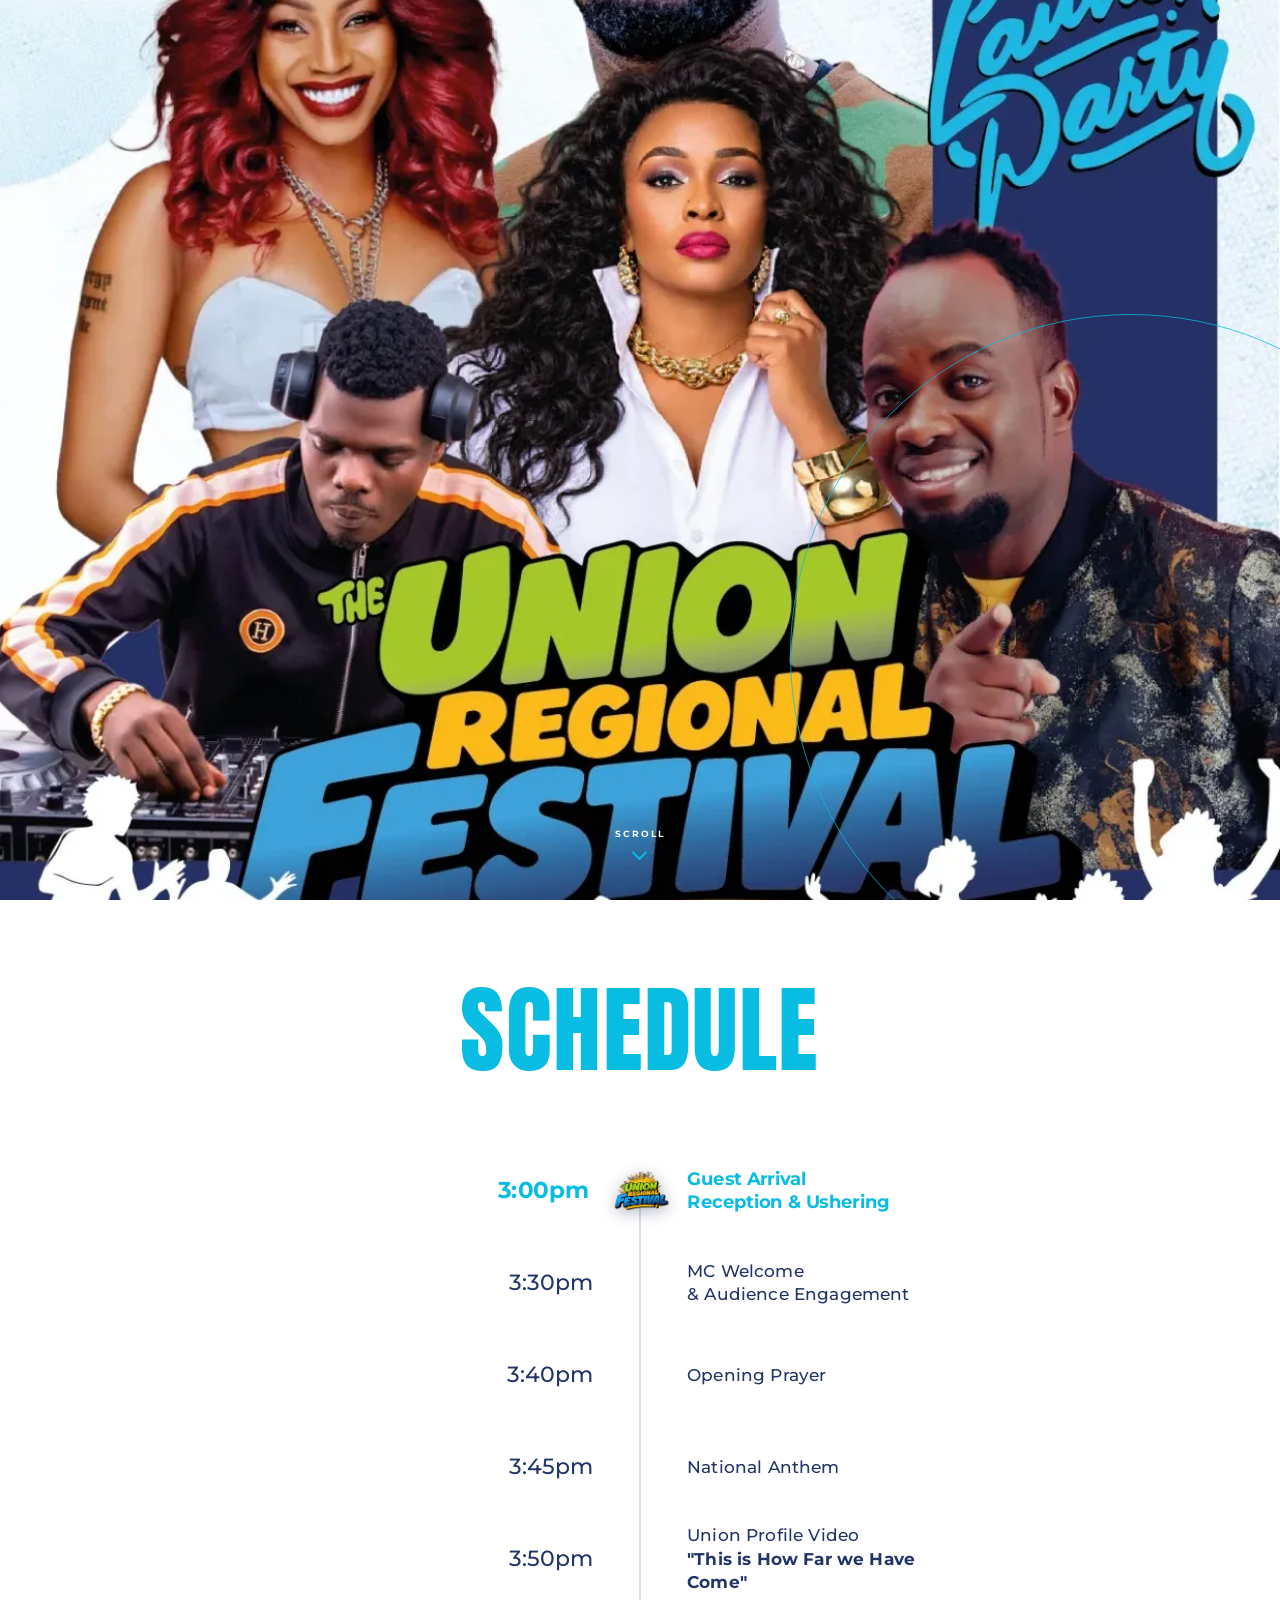
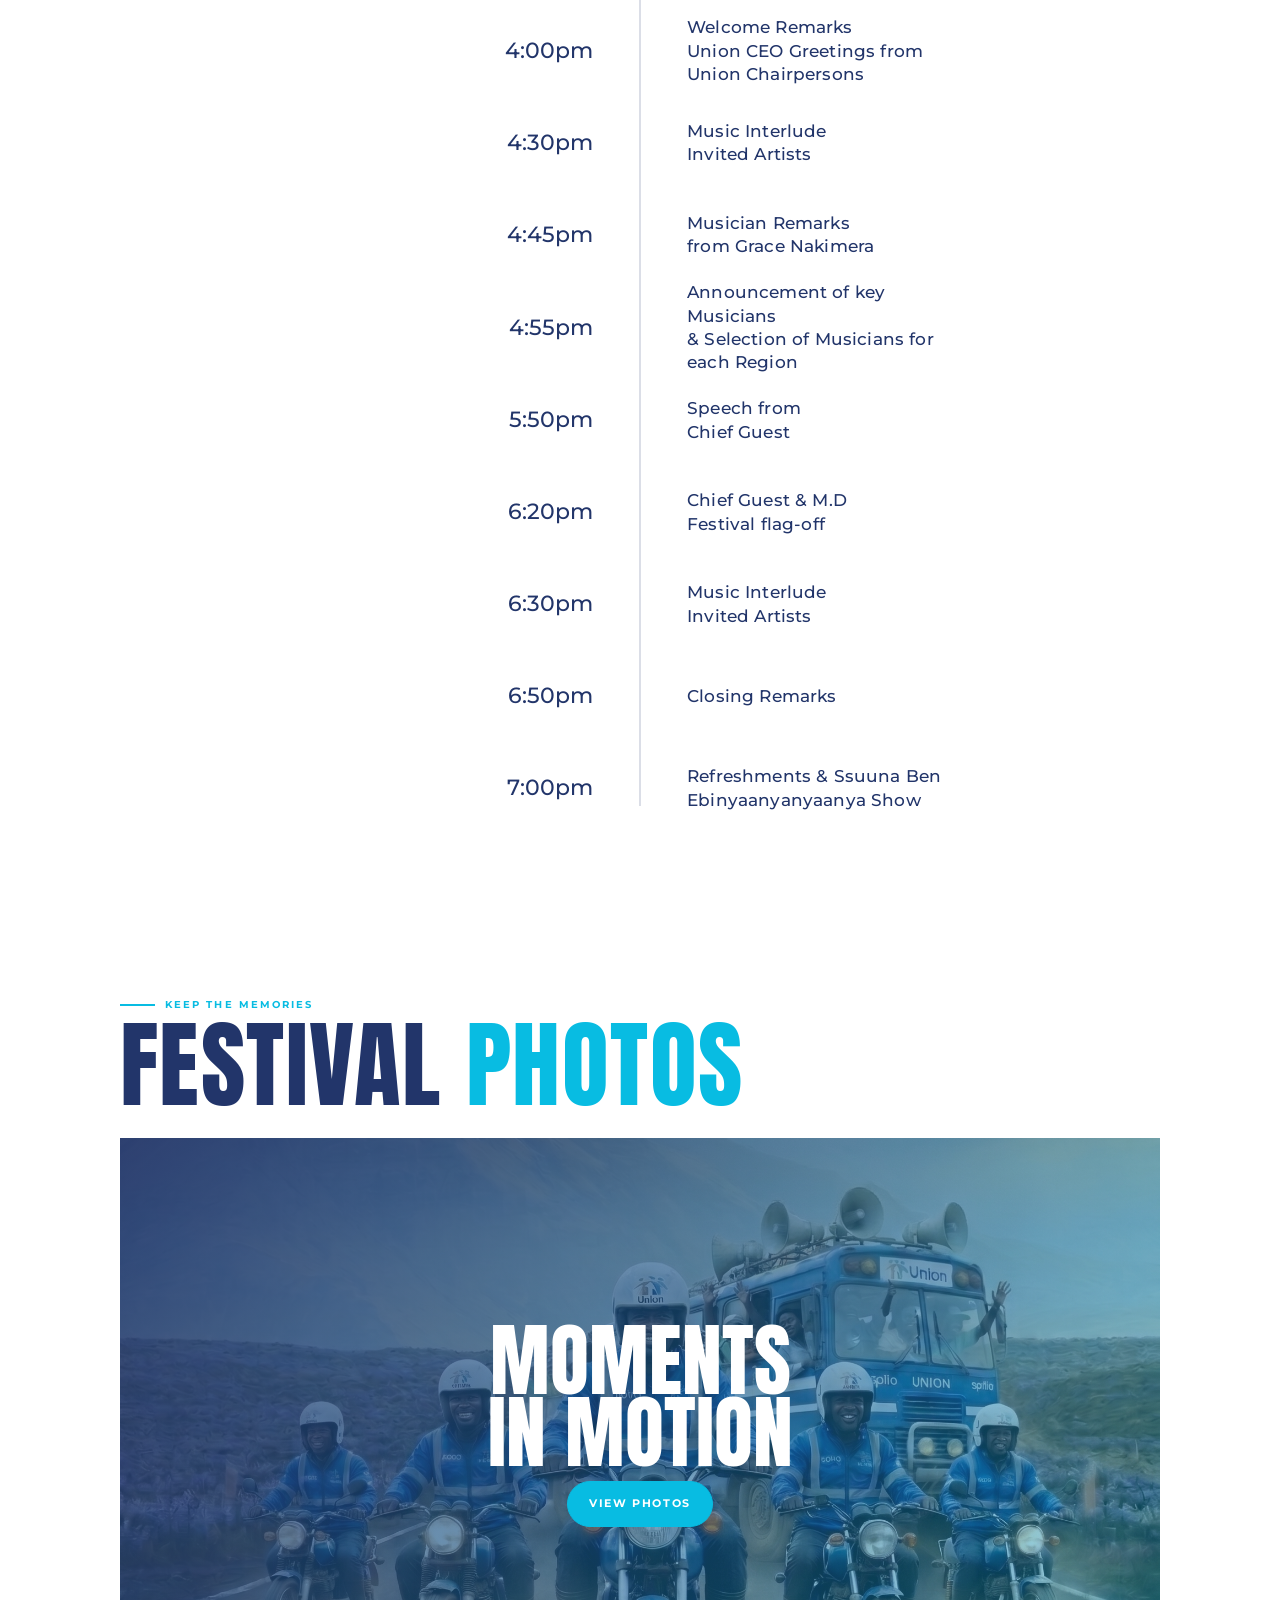
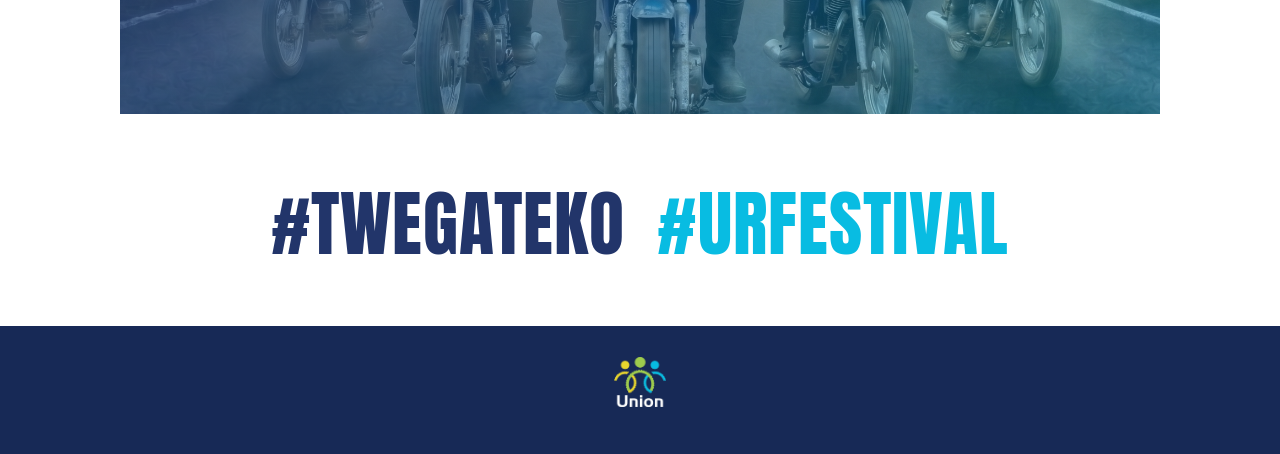
==== commit e1107498: "Add regional festival logo in WEBP format" ====
--- a/Invitations/index.html
+++ b/Invitations/index.html
@@ -57,7 +57,7 @@
     .festival-tags-secondary { color:var(--cyan); }
     .schedule { min-height:auto; padding-top:clamp(58px,8vw,88px); padding-bottom:clamp(34px,5vw,56px); background:var(--white); }
     .schedule .section-title { margin:0 auto clamp(42px,8vw,72px); color:var(--cyan); font:400 clamp(2.65rem,10vw,6rem)/.88 Anton,sans-serif; letter-spacing:.015em; text-align:center; text-transform:uppercase; }
-    .schedule-list { position:relative; display:grid; gap:0; max-width:760px; margin:auto; }
+    .schedule-list { position:relative; display:grid; gap:0; width:100%; max-width:620px; margin:auto; }
     .schedule-list::before { position:absolute; top:28px; bottom:28px; left:50%; width:1px; background:rgba(34,53,106,.32); content:""; transform:translateX(-50%); }
     .schedule-item { position:relative; z-index:1; display:grid; grid-template-columns:minmax(0,1fr) 54px minmax(0,1fr); align-items:center; min-height:92px; }
     .schedule-time { grid-column:1; padding-right:20px; color:var(--navy); font-size:clamp(1rem,3.4vw,1.35rem); font-weight:500; line-height:1.15; text-align:right; transition:color .28s var(--ease),transform .28s var(--ease); }
@@ -85,13 +85,13 @@
       .page { min-height:auto; padding:68px 20px 44px; }
       .schedule { padding-top:50px; padding-bottom:32px; }
       .schedule .section-title { margin-bottom:32px; font-size:clamp(2.4rem,11vw,3.4rem); }
-      .schedule-list::before { left:38px; }
-      .schedule-item { grid-template-columns:minmax(0,1fr); min-height:0; gap:4px; align-items:start; padding:13px 0 13px 82px; }
-      .schedule-time { grid-column:1; padding:0; font-size:1rem; text-align:left; }
+      .schedule-list::before { left:50%; }
+      .schedule-item { grid-template-columns:minmax(0,1fr) 44px minmax(0,1fr); column-gap:0; min-height:0; align-items:center; padding:10px 0; }
+      .schedule-time { grid-column:1; padding:0 8px 0 0; font-size:.82rem; text-align:right; white-space:nowrap; }
       .schedule-item.is-active .schedule-time { transform:none; }
-      .schedule-item h3 { grid-column:1; padding:0; font-size:.92rem; line-height:1.45; }
+      .schedule-item h3 { grid-column:3; padding:0 0 0 8px; font-size:.86rem; line-height:1.35; }
       .schedule-item.is-active h3 { transform:none; }
-      .schedule-logo-button { left:38px; width:68px; height:44px; }
+      .schedule-logo-button { left:50%; width:68px; height:44px; }
       .photos.page { min-height:auto; padding:56px 20px 40px; }
       .photo-shell { min-height:min(56svh,440px); padding:24px 18px; }
       .photo-shell h3 { font-size:clamp(2.25rem,10vw,3.2rem); }
@@ -101,9 +101,8 @@
       .footer { padding:24px 20px max(24px,env(safe-area-inset-bottom)); }
     }
     @media (max-width:360px) {
-      .schedule-list::before { left:32px; }
-      .schedule-item { padding-left:74px; }
-      .schedule-logo-button { left:32px; width:62px; height:40px; }
+      .schedule-item { grid-template-columns:minmax(0,1fr) 40px minmax(0,1fr); }
+      .schedule-logo-button { width:62px; height:40px; }
     }
     @media (min-width:700px) {
       /* Keep the scroll cue in its original lower-centre position. */
@@ -128,8 +127,8 @@
         <div class="schedule-list">
           <article class="schedule-item"><time class="schedule-time">3:00pm</time><h3>Guest Arrival<br>Reception & Ushering</h3></article>
           <article class="schedule-item"><time class="schedule-time">3:30pm</time><h3>MC Welcome<br>& Audience Engagement</h3></article>
-          <article class="schedule-item"><time class="schedule-time">3:40pm</time><h3>Opening<br>Prayer</h3></article>
-          <article class="schedule-item"><time class="schedule-time">3:45pm</time><h3>National<br>Anthem</h3></article>
+          <article class="schedule-item"><time class="schedule-time">3:40pm</time><h3>Opening Prayer</h3></article>
+          <article class="schedule-item"><time class="schedule-time">3:45pm</time><h3>National Anthem</h3></article>
           <article class="schedule-item"><time class="schedule-time">3:50pm</time><h3>Union Profile Video<br><b>"This is How Far we Have Come"</b></h3></article>
           <article class="schedule-item"><time class="schedule-time">4:00pm</time><h3>Welcome Remarks<br>Union CEO Greetings from Union Chairpersons</h3></article>
           <article class="schedule-item"><time class="schedule-time">4:30pm</time><h3>Music Interlude<br>Invited Artists</h3></article>
@@ -140,7 +139,7 @@
           <article class="schedule-item"><time class="schedule-time">6:30pm</time><h3>Music Interlude<br>Invited Artists</h3></article>
            <article class="schedule-item"><time class="schedule-time">6:50pm</time><h3>Closing Remarks</h3></article>
           <article class="schedule-item"><time class="schedule-time">7:00pm</time><h3>Refreshments & Ssuuna Ben<br>Ebinyaanyanyaanya Show</h3></article>
-          <button class="schedule-logo-button" type="button" aria-label="Scroll to the next schedule item"><img src="./regional%20festival%20logo.png" alt=""></button>
+          <button class="schedule-logo-button" type="button" aria-label="Scroll to the next schedule item"><img src="./regional-festival-logo.webp" alt=""></button>
         </div>
       </div>
     </section>
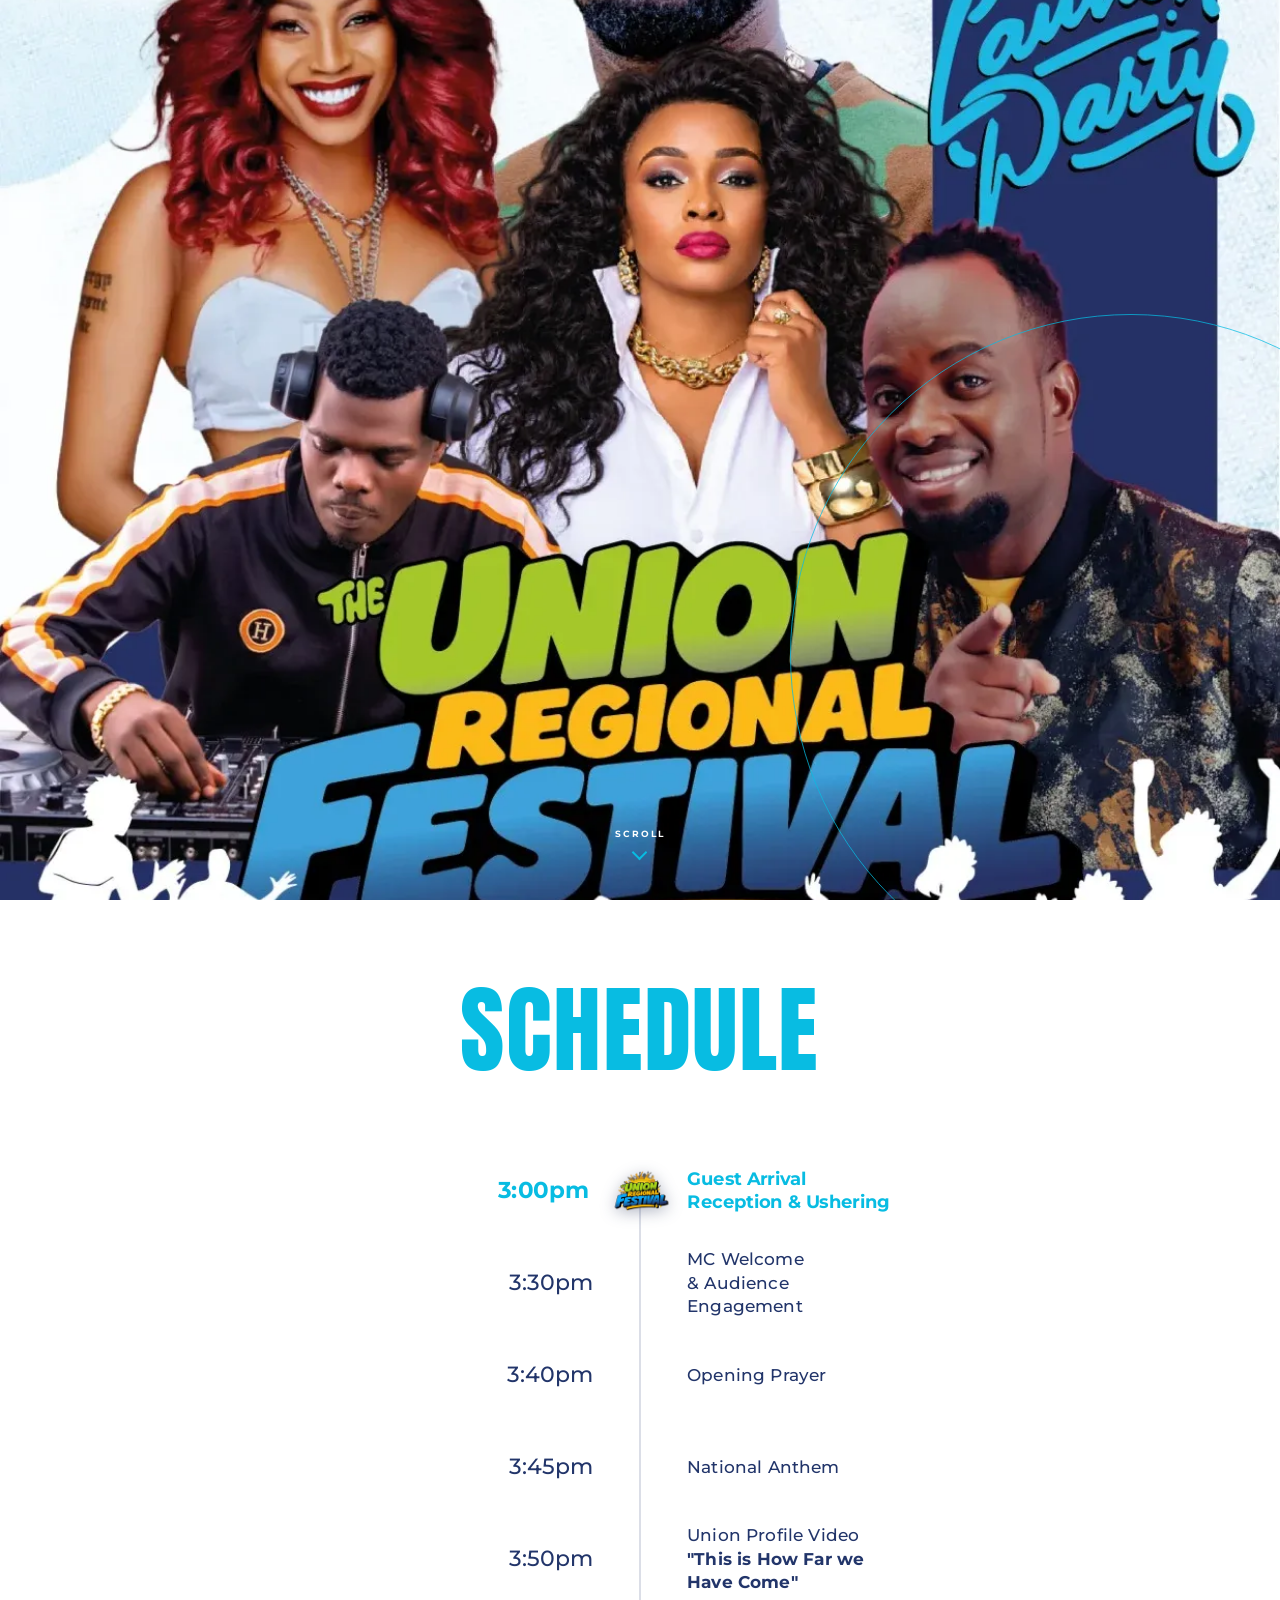
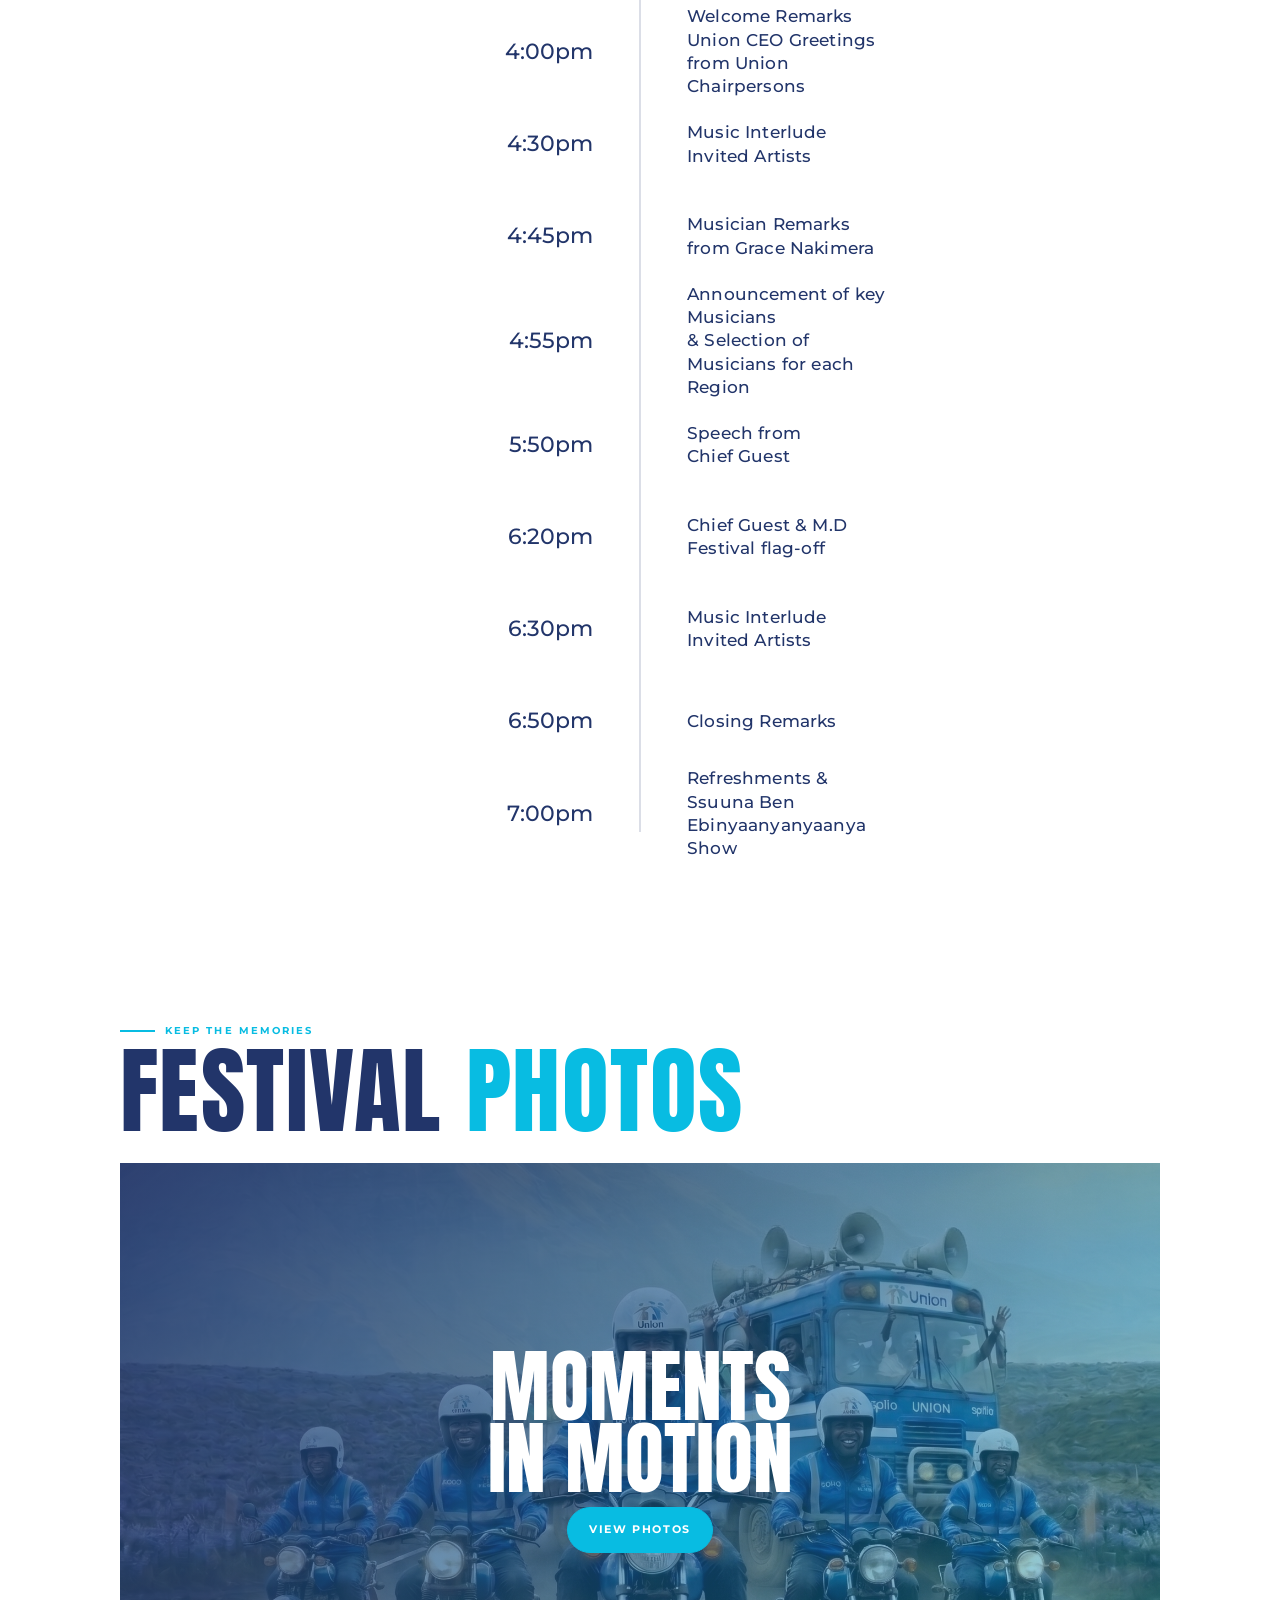
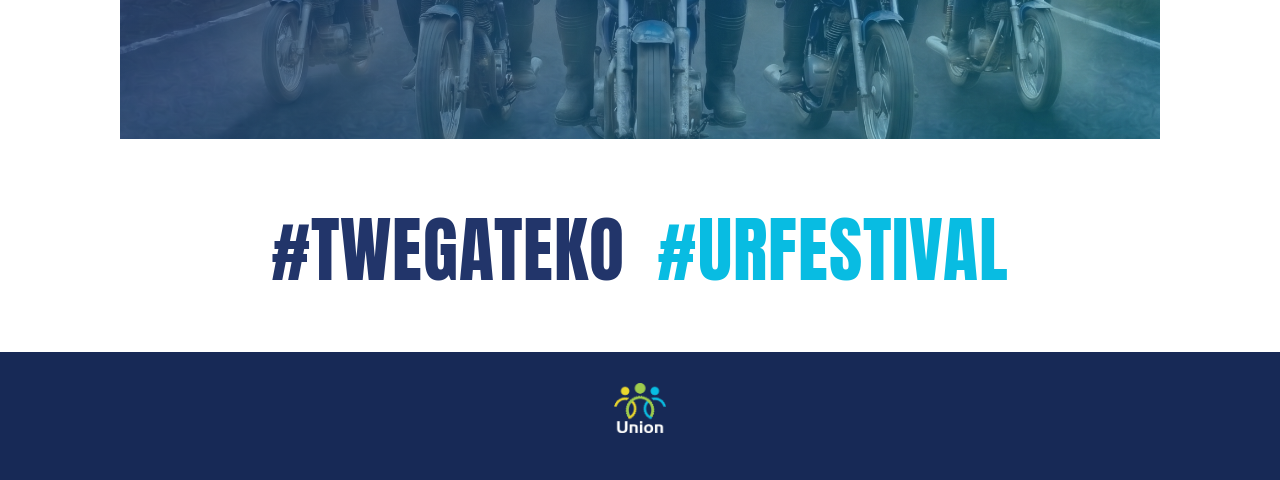
==== commit 1f110f33: "Center schedule timeline spacing" ====
--- a/Invitations/index.html
+++ b/Invitations/index.html
@@ -57,7 +57,7 @@
     .festival-tags-secondary { color:var(--cyan); }
     .schedule { min-height:auto; padding-top:clamp(58px,8vw,88px); padding-bottom:clamp(34px,5vw,56px); background:var(--white); }
     .schedule .section-title { margin:0 auto clamp(42px,8vw,72px); color:var(--cyan); font:400 clamp(2.65rem,10vw,6rem)/.88 Anton,sans-serif; letter-spacing:.015em; text-align:center; text-transform:uppercase; }
-    .schedule-list { position:relative; display:grid; gap:0; width:100%; max-width:620px; margin:auto; }
+    .schedule-list { position:relative; display:grid; gap:0; width:100%; max-width:520px; margin:auto; }
     .schedule-list::before { position:absolute; top:28px; bottom:28px; left:50%; width:1px; background:rgba(34,53,106,.32); content:""; transform:translateX(-50%); }
     .schedule-item { position:relative; z-index:1; display:grid; grid-template-columns:minmax(0,1fr) 54px minmax(0,1fr); align-items:center; min-height:92px; }
     .schedule-time { grid-column:1; padding-right:20px; color:var(--navy); font-size:clamp(1rem,3.4vw,1.35rem); font-weight:500; line-height:1.15; text-align:right; transition:color .28s var(--ease),transform .28s var(--ease); }
@@ -85,6 +85,7 @@
       .page { min-height:auto; padding:68px 20px 44px; }
       .schedule { padding-top:50px; padding-bottom:32px; }
       .schedule .section-title { margin-bottom:32px; font-size:clamp(2.4rem,11vw,3.4rem); }
+      .schedule-list { max-width:420px; }
       .schedule-list::before { left:50%; }
       .schedule-item { grid-template-columns:minmax(0,1fr) 44px minmax(0,1fr); column-gap:0; min-height:0; align-items:center; padding:10px 0; }
       .schedule-time { grid-column:1; padding:0 8px 0 0; font-size:.82rem; text-align:right; white-space:nowrap; }
